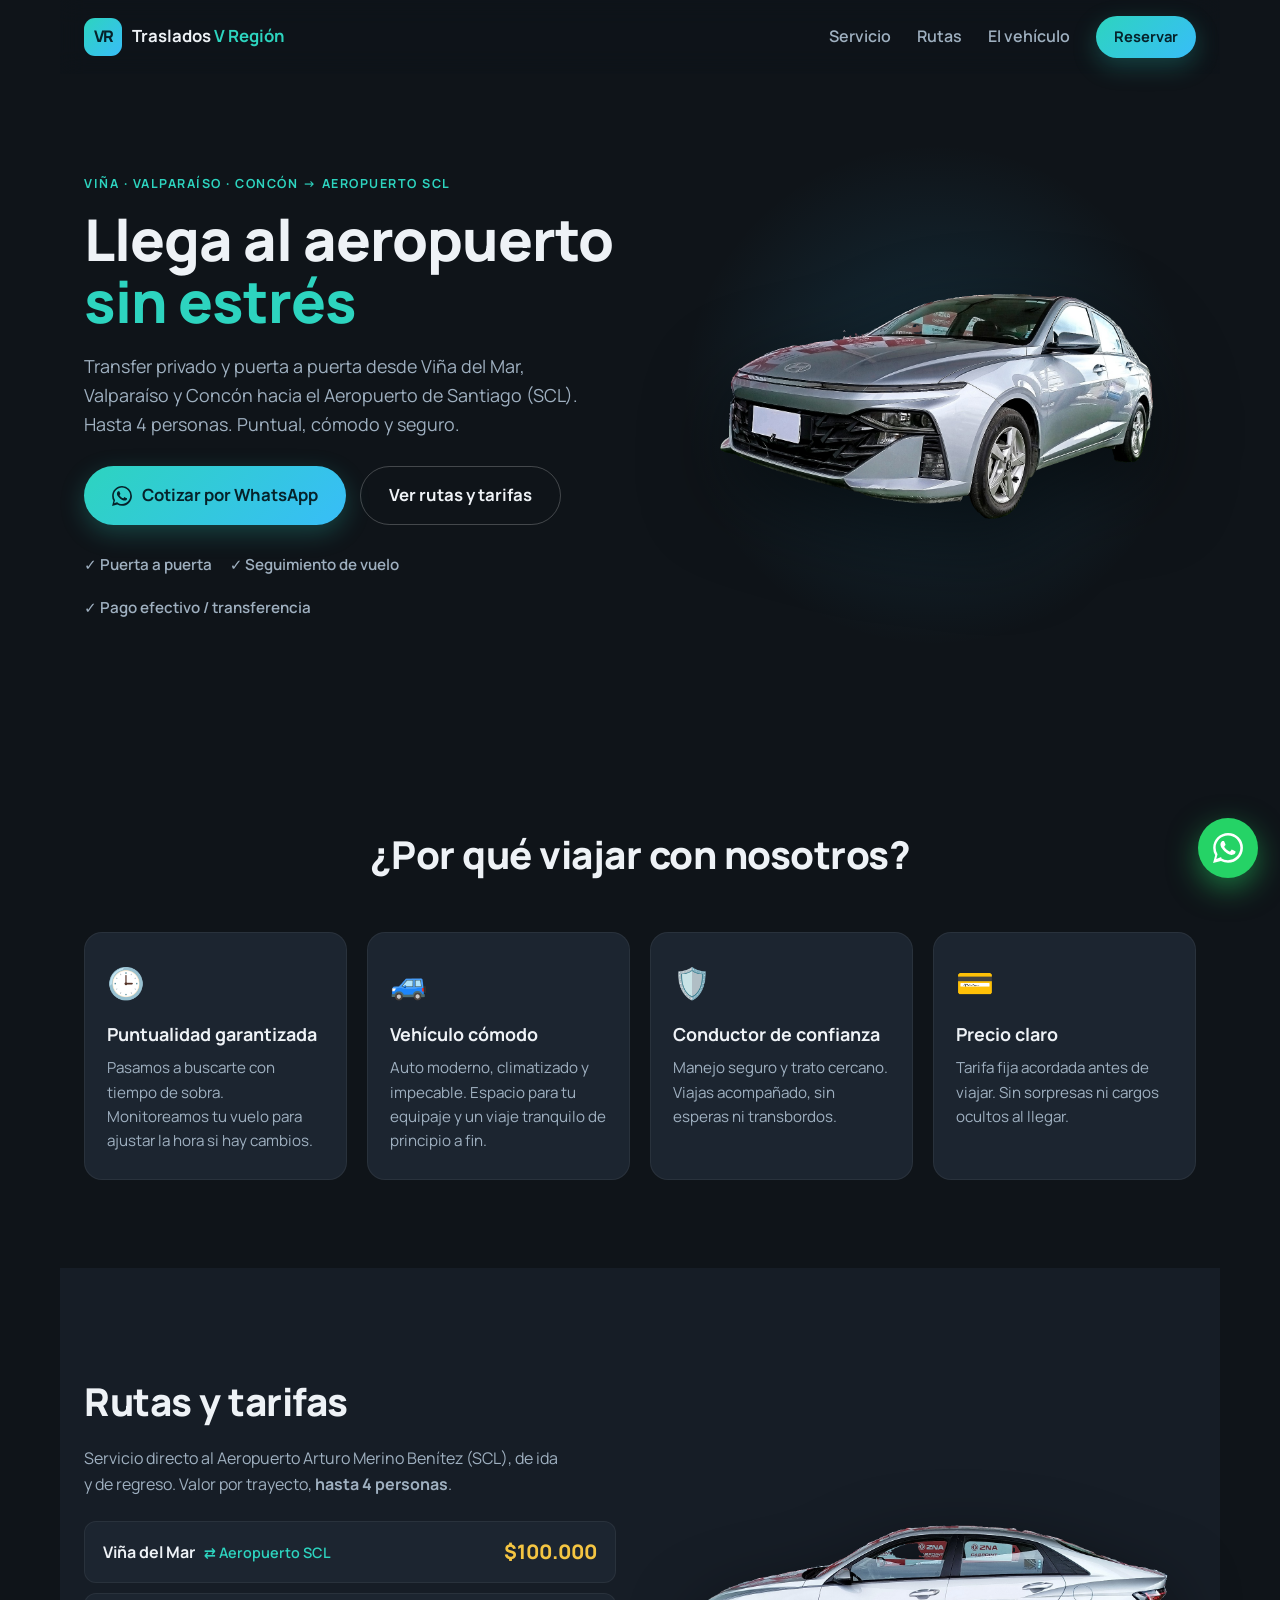
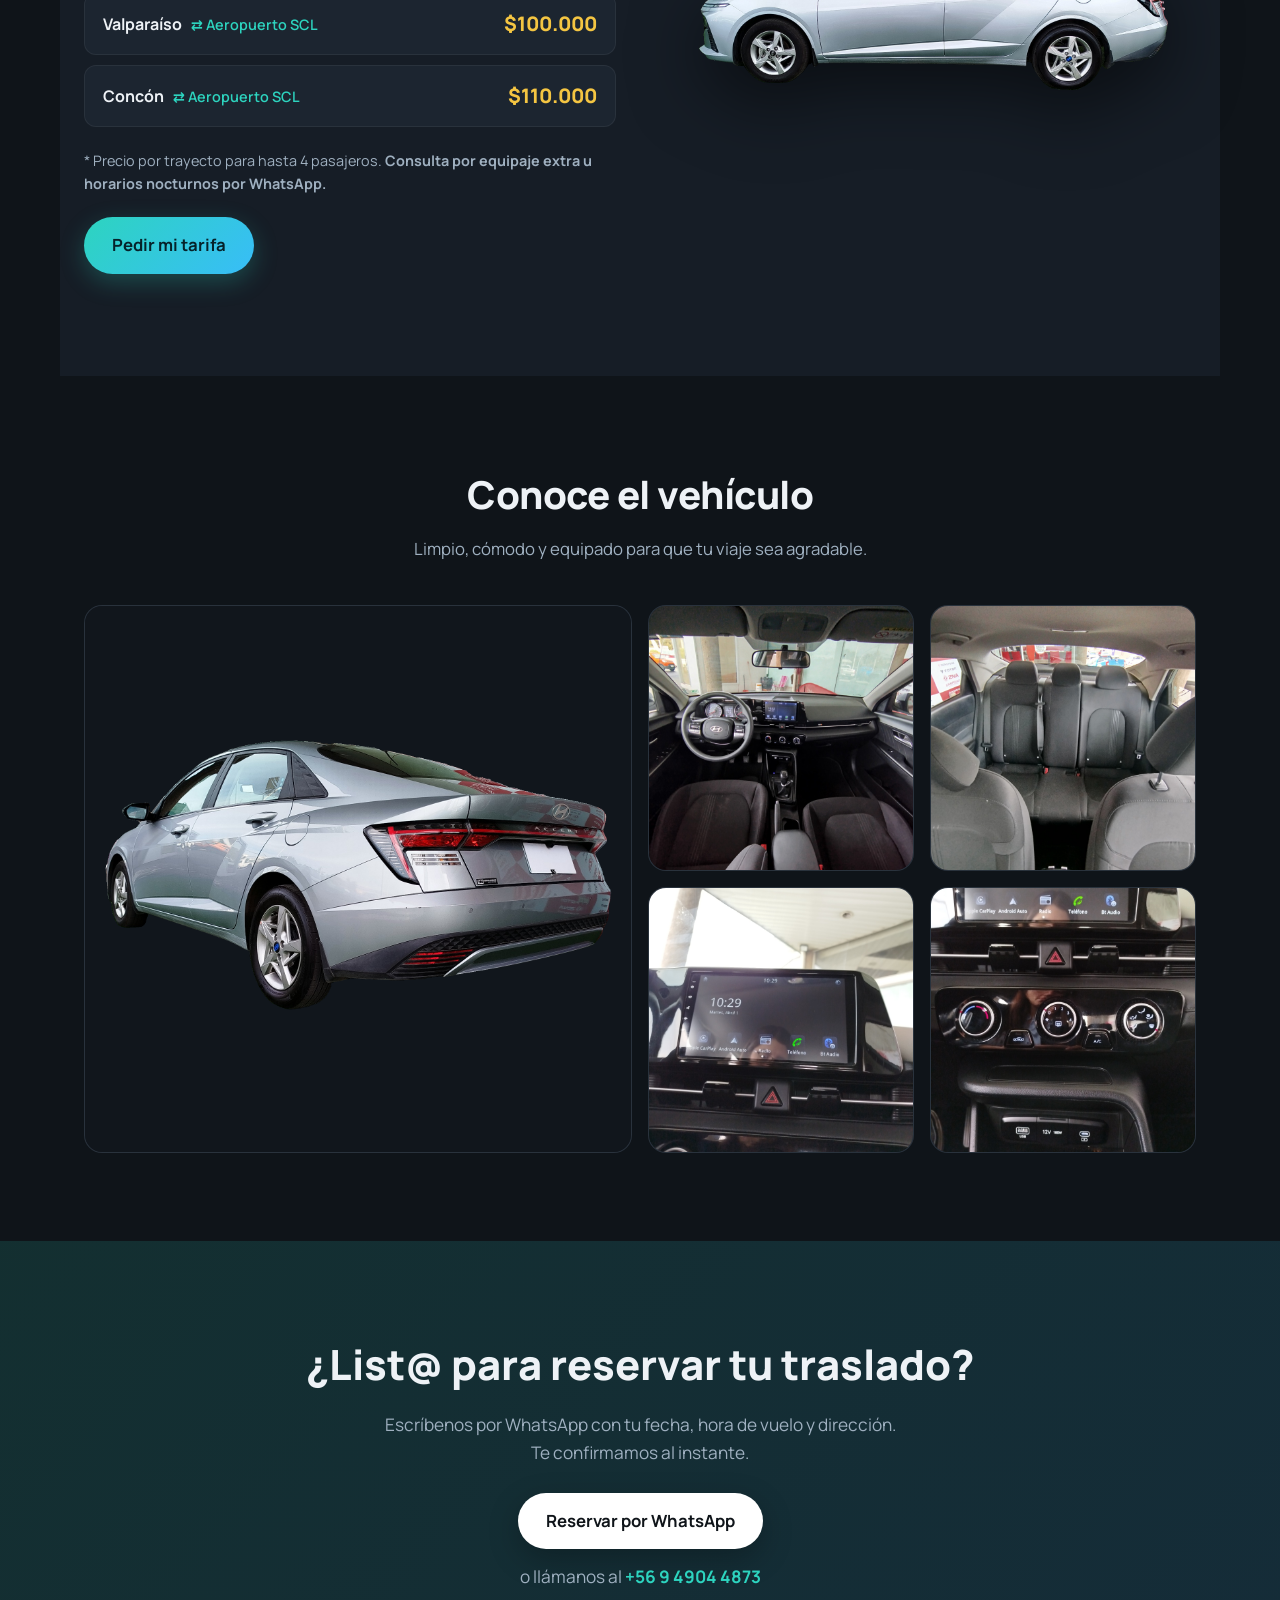
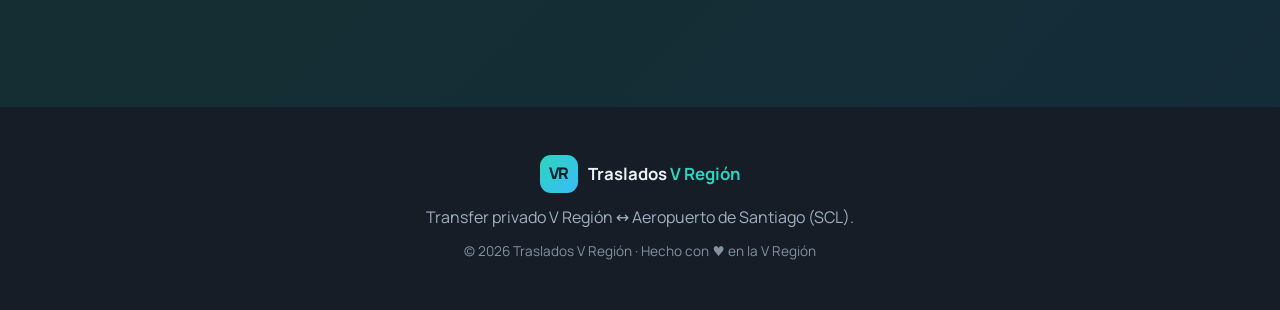
==== index.html @ a5b8ce85 "Agregar tarifas: Viña $100.000, Valparaíso $100.000, Concón $110.000 (hasta 4 personas) Co-Authored-" ====
<!DOCTYPE html>
<html lang="es-CL">
<head>
  <meta charset="UTF-8" />
  <meta name="viewport" content="width=device-width, initial-scale=1.0" />
  <title>Traslados Viña / Valparaíso → Aeropuerto SCL | Transfer privado</title>
  <meta name="description" content="Traslado privado desde Viña del Mar, Valparaíso y Concón al Aeropuerto de Santiago (SCL) y viceversa. Desde $100.000 por trayecto, hasta 4 personas. Cómodo, puntual y seguro." />
  <link rel="preconnect" href="https://fonts.googleapis.com" />
  <link rel="preconnect" href="https://fonts.gstatic.com" crossorigin />
  <link href="https://fonts.googleapis.com/css2?family=Manrope:wght@400;500;600;700;800&display=swap" rel="stylesheet" />
  <link rel="stylesheet" href="assets/css/styles.css" />
</head>
<body>

  <!-- ====== EDITA AQUÍ: nombre del negocio y WhatsApp ======
       Nombre: busca "Traslados V Región" y reemplázalo.
       WhatsApp: busca 56949044873 (sin +, sin espacios) y reemplázalo.
  ============================================================ -->

  <header class="nav">
    <a href="#inicio" class="brand">
      <span class="brand-mark">VR</span>
      <span class="brand-name">Traslados <strong>V&nbsp;Región</strong></span>
    </a>
    <nav class="nav-links">
      <a href="#servicio">Servicio</a>
      <a href="#rutas">Rutas</a>
      <a href="#galeria">El vehículo</a>
      <a href="#reserva" class="btn btn-sm">Reservar</a>
    </nav>
  </header>

  <!-- HERO -->
  <section class="hero" id="inicio">
    <div class="hero-text">
      <span class="eyebrow">Viña · Valparaíso · Concón → Aeropuerto SCL</span>
      <h1>Llega al aeropuerto <span>sin estrés</span></h1>
      <p>Transfer privado y puerta a puerta desde Viña del Mar, Valparaíso y Concón hacia el Aeropuerto de Santiago (SCL). Hasta 4 personas. Puntual, cómodo y seguro.</p>
      <div class="hero-cta">
        <a class="btn btn-lg" href="https://wa.me/56949044873?text=Hola!%20Quiero%20cotizar%20un%20traslado%20al%20aeropuerto%20✈️" target="_blank" rel="noopener">
          <svg viewBox="0 0 24 24" width="20" height="20" fill="currentColor" aria-hidden="true"><path d="M.057 24l1.687-6.163a11.867 11.867 0 01-1.587-5.946C.16 5.335 5.495 0 12.05 0a11.82 11.82 0 018.413 3.488 11.82 11.82 0 013.48 8.414c-.003 6.557-5.338 11.892-11.893 11.892a11.9 11.9 0 01-5.688-1.448L.057 24zM6.597 20.13c1.676.995 3.276 1.591 5.392 1.592 5.448 0 9.886-4.434 9.889-9.885.002-5.462-4.415-9.89-9.881-9.892-5.452 0-9.887 4.434-9.889 9.884a9.86 9.86 0 001.51 5.26l-.999 3.648 3.978-1.607zm11.387-5.464c-.074-.124-.272-.198-.57-.347-.297-.149-1.758-.868-2.031-.967-.272-.099-.47-.149-.669.149-.198.297-.768.967-.941 1.165-.173.198-.347.223-.644.074-.297-.149-1.255-.462-2.39-1.475-.883-.788-1.48-1.761-1.653-2.059-.173-.297-.018-.458.13-.606.134-.133.297-.347.446-.521.151-.172.2-.296.3-.495.099-.198.05-.372-.025-.521-.075-.148-.669-1.611-.916-2.206-.242-.579-.487-.501-.669-.51l-.57-.01c-.198 0-.52.074-.792.372-.272.297-1.04 1.016-1.04 2.479 0 1.462 1.065 2.875 1.213 3.074.149.198 2.095 3.2 5.076 4.487.709.306 1.263.489 1.694.626.712.226 1.36.194 1.872.118.571-.085 1.758-.719 2.006-1.413.247-.694.247-1.289.173-1.413z"/></svg>
          Cotizar por WhatsApp
        </a>
        <a class="btn btn-ghost btn-lg" href="#rutas">Ver rutas y tarifas</a>
      </div>
      <ul class="hero-badges">
        <li>✓ Puerta a puerta</li>
        <li>✓ Seguimiento de vuelo</li>
        <li>✓ Pago efectivo / transferencia</li>
      </ul>
    </div>
    <div class="hero-car">
      <img src="assets/img/exterior/auto-frente-sinfondo.png" alt="Vehículo del servicio de traslados, sedán gris" />
    </div>
  </section>

  <!-- SERVICIO -->
  <section class="section" id="servicio">
    <h2 class="section-title">¿Por qué viajar con nosotros?</h2>
    <div class="features">
      <article class="feature">
        <div class="feature-ico">🕒</div>
        <h3>Puntualidad garantizada</h3>
        <p>Pasamos a buscarte con tiempo de sobra. Monitoreamos tu vuelo para ajustar la hora si hay cambios.</p>
      </article>
      <article class="feature">
        <div class="feature-ico">🚙</div>
        <h3>Vehículo cómodo</h3>
        <p>Auto moderno, climatizado y impecable. Espacio para tu equipaje y un viaje tranquilo de principio a fin.</p>
      </article>
      <article class="feature">
        <div class="feature-ico">🛡️</div>
        <h3>Conductor de confianza</h3>
        <p>Manejo seguro y trato cercano. Viajas acompañado, sin esperas ni transbordos.</p>
      </article>
      <article class="feature">
        <div class="feature-ico">💳</div>
        <h3>Precio claro</h3>
        <p>Tarifa fija acordada antes de viajar. Sin sorpresas ni cargos ocultos al llegar.</p>
      </article>
    </div>
  </section>

  <!-- RUTAS -->
  <section class="section section-alt" id="rutas">
    <div class="rutas-wrap">
      <div class="rutas-info">
        <h2 class="section-title left">Rutas y tarifas</h2>
        <p class="muted">Servicio directo al Aeropuerto Arturo Merino Benítez (SCL), de ida y de regreso. Valor por trayecto, <strong>hasta 4 personas</strong>.</p>
        <ul class="rutas-list">
          <li><span>Viña del Mar <em>⇄ Aeropuerto SCL</em></span> <b class="precio">$100.000</b></li>
          <li><span>Valparaíso <em>⇄ Aeropuerto SCL</em></span> <b class="precio">$100.000</b></li>
          <li><span>Concón <em>⇄ Aeropuerto SCL</em></span> <b class="precio">$110.000</b></li>
        </ul>
        <p class="nota">* Precio por trayecto para hasta 4 pasajeros. <strong>Consulta por equipaje extra u horarios nocturnos por WhatsApp.</strong></p>
        <a class="btn btn-lg" href="https://wa.me/56949044873?text=Hola!%20Quiero%20cotizar%20un%20traslado%20al%20aeropuerto%20✈️" target="_blank" rel="noopener">Pedir mi tarifa</a>
      </div>
      <div class="rutas-car">
        <img src="assets/img/exterior/auto-lateral-sinfondo.png" alt="Vista lateral del vehículo de traslados" />
      </div>
    </div>
  </section>

  <!-- GALERIA -->
  <section class="section" id="galeria">
    <h2 class="section-title">Conoce el vehículo</h2>
    <p class="section-sub">Limpio, cómodo y equipado para que tu viaje sea agradable.</p>
    <div class="gallery">
      <figure class="g-big"><img src="assets/img/exterior/auto-trasera-sinfondo.png" alt="Vista trasera del vehículo" /></figure>
      <figure><img src="assets/img/interior/interior-tablero.jpeg" alt="Tablero e interior delantero" /></figure>
      <figure><img src="assets/img/interior/interior-asientos.jpeg" alt="Asientos traseros amplios" /></figure>
      <figure><img src="assets/img/interior/pantalla-carplay.jpeg" alt="Pantalla con Apple CarPlay y Android Auto" /></figure>
      <figure><img src="assets/img/interior/consola-clima.jpeg" alt="Control de climatización" /></figure>
    </div>
  </section>

  <!-- RESERVA -->
  <section class="cta" id="reserva">
    <h2>¿List@ para reservar tu traslado?</h2>
    <p>Escríbenos por WhatsApp con tu fecha, hora de vuelo y dirección. Te confirmamos al instante.</p>
    <a class="btn btn-lg btn-white" href="https://wa.me/56949044873?text=Hola!%20Quiero%20reservar%20un%20traslado%20al%20aeropuerto.%20Fecha:%20___%20Hora%20vuelo:%20___%20Direcci%C3%B3n:%20___" target="_blank" rel="noopener">
      Reservar por WhatsApp
    </a>
    <p class="cta-phone">o llámanos al <a href="tel:+56949044873">+56 9 4904 4873</a></p>
  </section>

  <footer class="footer">
    <div class="brand">
      <span class="brand-mark">VR</span>
      <span class="brand-name">Traslados <strong>V Región</strong></span>
    </div>
    <p>Transfer privado V Región ↔ Aeropuerto de Santiago (SCL).</p>
    <p class="copy">© <span id="year"></span> Traslados V Región · Hecho con ♥ en la V Región</p>
  </footer>

  <!-- Botón flotante WhatsApp -->
  <a class="wa-float" href="https://wa.me/56949044873?text=Hola!%20Quiero%20cotizar%20un%20traslado%20al%20aeropuerto%20✈️" target="_blank" rel="noopener" aria-label="Escríbenos por WhatsApp">
    <svg viewBox="0 0 24 24" width="30" height="30" fill="currentColor" aria-hidden="true"><path d="M.057 24l1.687-6.163a11.867 11.867 0 01-1.587-5.946C.16 5.335 5.495 0 12.05 0a11.82 11.82 0 018.413 3.488 11.82 11.82 0 013.48 8.414c-.003 6.557-5.338 11.892-11.893 11.892a11.9 11.9 0 01-5.688-1.448L.057 24zM6.597 20.13c1.676.995 3.276 1.591 5.392 1.592 5.448 0 9.886-4.434 9.889-9.885.002-5.462-4.415-9.89-9.881-9.892-5.452 0-9.887 4.434-9.889 9.884a9.86 9.86 0 001.51 5.26l-.999 3.648 3.978-1.607zm11.387-5.464c-.074-.124-.272-.198-.57-.347-.297-.149-1.758-.868-2.031-.967-.272-.099-.47-.149-.669.149-.198.297-.768.967-.941 1.165-.173.198-.347.223-.644.074-.297-.149-1.255-.462-2.39-1.475-.883-.788-1.48-1.761-1.653-2.059-.173-.297-.018-.458.13-.606.134-.133.297-.347.446-.521.151-.172.2-.296.3-.495.099-.198.05-.372-.025-.521-.075-.148-.669-1.611-.916-2.206-.242-.579-.487-.501-.669-.51l-.57-.01c-.198 0-.52.074-.792.372-.272.297-1.04 1.016-1.04 2.479 0 1.462 1.065 2.875 1.213 3.074.149.198 2.095 3.2 5.076 4.487.709.306 1.263.489 1.694.626.712.226 1.36.194 1.872.118.571-.085 1.758-.719 2.006-1.413.247-.694.247-1.289.173-1.413z"/></svg>
  </a>

  <script>document.getElementById('year').textContent = new Date().getFullYear();</script>
</body>
</html>
---- assets/css/styles.css ----
:root{
  --bg:#0f1419;
  --bg-soft:#161d26;
  --card:#1c2530;
  --text:#eef2f6;
  --muted:#9fb0c0;
  --brand:#2dd4bf;     /* turquesa */
  --brand-2:#38bdf8;   /* celeste */
  --accent:#f4c542;    /* dorado suave */
  --wa:#25d366;
  --radius:18px;
  --maxw:1160px;
}

*{box-sizing:border-box;margin:0;padding:0}
html{scroll-behavior:smooth}
body{
  font-family:'Manrope',system-ui,-apple-system,sans-serif;
  background:var(--bg);
  color:var(--text);
  line-height:1.6;
  -webkit-font-smoothing:antialiased;
}
img{max-width:100%;display:block}
a{color:inherit;text-decoration:none}
.section{max-width:var(--maxw);margin:0 auto;padding:88px 24px}
.section-alt{background:var(--bg-soft)}
.muted{color:var(--muted)}

/* ---- Botones ---- */
.btn{
  display:inline-flex;align-items:center;gap:10px;
  background:linear-gradient(135deg,var(--brand),var(--brand-2));
  color:#06222a;font-weight:700;
  padding:12px 22px;border-radius:999px;
  transition:transform .15s ease, box-shadow .15s ease;
  box-shadow:0 8px 24px rgba(45,212,191,.25);
}
.btn:hover{transform:translateY(-2px);box-shadow:0 12px 30px rgba(45,212,191,.38)}
.btn-lg{padding:15px 28px;font-size:1.05rem}
.btn-sm{padding:9px 18px;font-size:.92rem}
.btn-ghost{background:transparent;color:var(--text);border:1.5px solid rgba(255,255,255,.22);box-shadow:none}
.btn-ghost:hover{border-color:var(--brand);color:var(--brand)}
.btn-white{background:#fff;color:#0f1419;box-shadow:0 10px 30px rgba(0,0,0,.25)}

/* ---- Nav ---- */
.nav{
  position:sticky;top:0;z-index:50;
  display:flex;align-items:center;justify-content:space-between;
  max-width:var(--maxw);margin:0 auto;padding:16px 24px;
  background:rgba(15,20,25,.72);backdrop-filter:blur(12px);
}
.brand{display:flex;align-items:center;gap:10px;font-weight:700}
.brand-mark{
  display:grid;place-items:center;width:38px;height:38px;border-radius:11px;
  background:linear-gradient(135deg,var(--brand),var(--brand-2));
  color:#06222a;font-weight:800;letter-spacing:-1px;
}
.brand-name{font-size:1.05rem}
.brand-name strong{color:var(--brand)}
.nav-links{display:flex;align-items:center;gap:26px;font-weight:600}
.nav-links a:not(.btn){color:var(--muted)}
.nav-links a:not(.btn):hover{color:var(--text)}

/* ---- Hero ---- */
.hero{
  max-width:var(--maxw);margin:0 auto;
  display:grid;grid-template-columns:1.05fr 1fr;gap:40px;align-items:center;
  padding:60px 24px 80px;
}
.eyebrow{
  display:inline-block;color:var(--brand);font-weight:700;
  letter-spacing:1.5px;text-transform:uppercase;font-size:.78rem;margin-bottom:14px;
}
.hero h1{font-size:clamp(2.3rem,5vw,3.6rem);line-height:1.08;font-weight:800;letter-spacing:-1px}
.hero h1 span{color:var(--brand)}
.hero-text p{color:var(--muted);font-size:1.12rem;margin:20px 0 28px;max-width:520px}
.hero-cta{display:flex;flex-wrap:wrap;gap:14px}
.hero-badges{list-style:none;display:flex;flex-wrap:wrap;gap:18px;margin-top:28px;color:var(--muted);font-weight:600;font-size:.95rem}
.hero-car{
  background:radial-gradient(ellipse at center,rgba(56,189,248,.16),transparent 68%);
  display:grid;place-items:center;
}
.hero-car img{filter:drop-shadow(0 30px 40px rgba(0,0,0,.55));animation:float 5s ease-in-out infinite}
@keyframes float{0%,100%{transform:translateY(0)}50%{transform:translateY(-12px)}}

/* ---- Section titles ---- */
.section-title{font-size:clamp(1.7rem,3.5vw,2.4rem);font-weight:800;text-align:center;letter-spacing:-.5px}
.section-title.left{text-align:left}
.section-sub{text-align:center;color:var(--muted);margin-top:10px;font-size:1.05rem}

/* ---- Features ---- */
.features{display:grid;grid-template-columns:repeat(4,1fr);gap:20px;margin-top:46px}
.feature{
  background:var(--card);border:1px solid rgba(255,255,255,.06);
  border-radius:var(--radius);padding:26px 22px;transition:transform .2s,border-color .2s;
}
.feature:hover{transform:translateY(-5px);border-color:rgba(45,212,191,.4)}
.feature-ico{font-size:1.9rem;margin-bottom:12px}
.feature h3{font-size:1.12rem;margin-bottom:8px}
.feature p{color:var(--muted);font-size:.95rem}

/* ---- Rutas ---- */
.rutas-wrap{max-width:var(--maxw);margin:0 auto;display:grid;grid-template-columns:1fr 1fr;gap:48px;align-items:center}
.rutas-info .muted{margin:14px 0 24px;max-width:480px}
.rutas-list{list-style:none;display:flex;flex-direction:column;gap:10px;margin-bottom:22px}
.rutas-list li{
  display:flex;justify-content:space-between;align-items:center;
  background:var(--card);border:1px solid rgba(255,255,255,.06);
  padding:14px 18px;border-radius:12px;font-weight:700;
}
.rutas-list em{color:var(--brand);font-style:normal;font-weight:600;font-size:.9rem;margin-left:6px}
.rutas-list .precio{color:var(--accent);font-size:1.25rem;font-weight:800;white-space:nowrap}
.ruta-destacada{
  flex-direction:column;align-items:flex-start;gap:6px;
  padding:22px 24px;
  background:linear-gradient(135deg,rgba(45,212,191,.16),rgba(56,189,248,.12));
  border-color:rgba(45,212,191,.4);
}
.ruta-destacada span{font-size:1.5rem}
.ruta-destacada em{font-size:1.1rem}
.nota{color:var(--muted);font-size:.9rem;margin-bottom:22px}
.rutas-car img{filter:drop-shadow(0 24px 34px rgba(0,0,0,.5))}

/* ---- Gallery ---- */
.gallery{display:grid;grid-template-columns:repeat(4,1fr);gap:16px;margin-top:42px}
.gallery figure{
  border-radius:var(--radius);overflow:hidden;background:var(--card);
  border:1px solid rgba(255,255,255,.06);aspect-ratio:1/1;
}
.gallery figure img{width:100%;height:100%;object-fit:cover;transition:transform .35s}
.gallery figure:hover img{transform:scale(1.06)}
.gallery .g-big{grid-column:span 2;grid-row:span 2;aspect-ratio:auto}
.gallery .g-big img{object-fit:contain;background:#11161c}

/* ---- CTA ---- */
.cta{
  text-align:center;padding:90px 24px;
  background:linear-gradient(135deg,rgba(45,212,191,.14),rgba(56,189,248,.14));
}
.cta h2{font-size:clamp(1.8rem,4vw,2.6rem);font-weight:800}
.cta p{color:var(--muted);margin:14px auto 26px;max-width:520px;font-size:1.08rem}
.cta-phone{margin-top:18px;font-size:1rem}
.cta-phone a{color:var(--brand);font-weight:700}

/* ---- Footer ---- */
.footer{text-align:center;padding:48px 24px;background:var(--bg-soft);color:var(--muted)}
.footer .brand{justify-content:center;margin-bottom:12px;color:var(--text)}
.footer .copy{margin-top:10px;font-size:.85rem;opacity:.8}

/* ---- WhatsApp flotante ---- */
.wa-float{
  position:fixed;right:22px;bottom:22px;z-index:60;
  width:60px;height:60px;border-radius:50%;
  display:grid;place-items:center;color:#fff;background:var(--wa);
  box-shadow:0 10px 30px rgba(37,211,102,.5);
  animation:pulse 2.4s infinite;
}
@keyframes pulse{0%{box-shadow:0 0 0 0 rgba(37,211,102,.5)}70%{box-shadow:0 0 0 16px rgba(37,211,102,0)}100%{box-shadow:0 0 0 0 rgba(37,211,102,0)}}

/* ---- Responsive ---- */
@media (max-width:900px){
  .features{grid-template-columns:repeat(2,1fr)}
  .gallery{grid-template-columns:repeat(2,1fr)}
  .gallery .g-big{grid-column:span 2}
}
@media (max-width:760px){
  .nav-links a:not(.btn){display:none}
  .hero{grid-template-columns:1fr;text-align:center;padding-top:30px}
  .hero-text p{margin-left:auto;margin-right:auto}
  .hero-cta,.hero-badges{justify-content:center}
  .hero-car{order:-1}
  .rutas-wrap{grid-template-columns:1fr}
  .rutas-car{order:-1}
  .section-title.left{text-align:center}
}
@media (max-width:480px){
  .features{grid-template-columns:1fr}
  .section{padding:60px 18px}
}
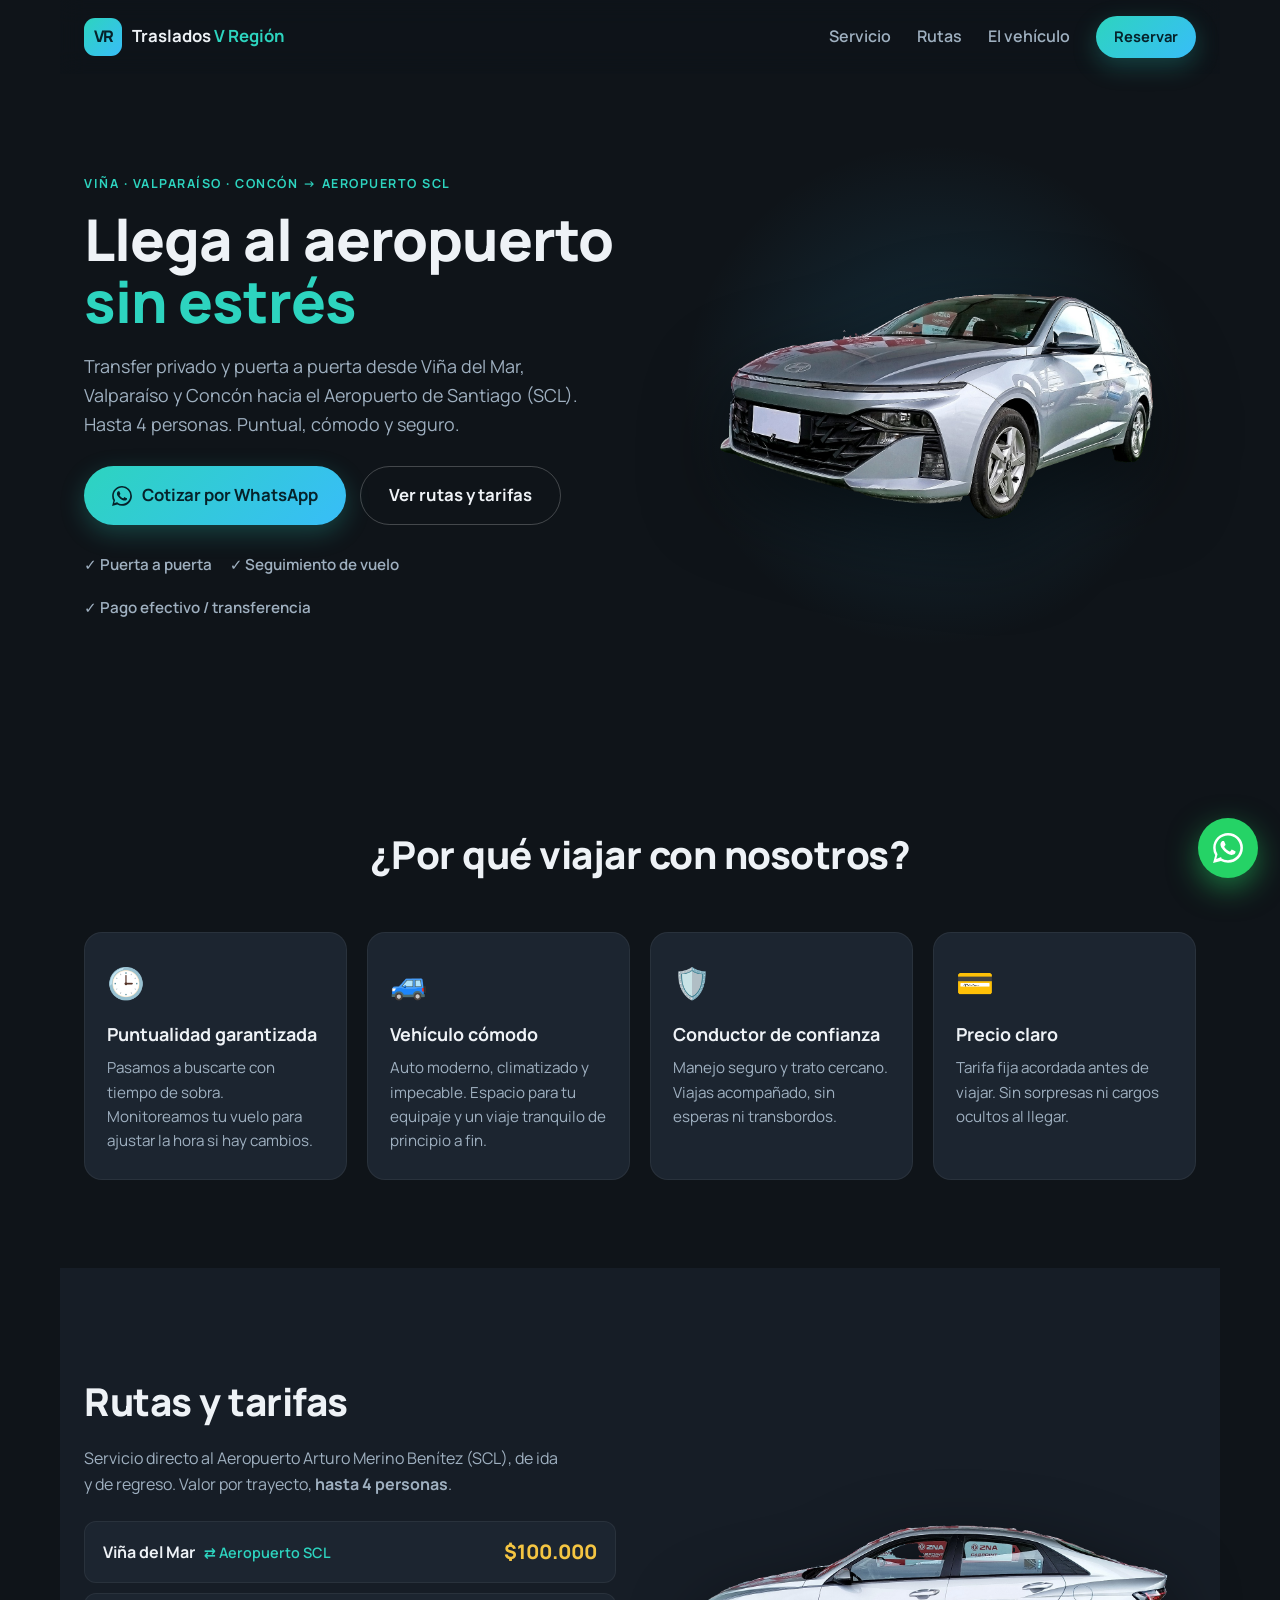
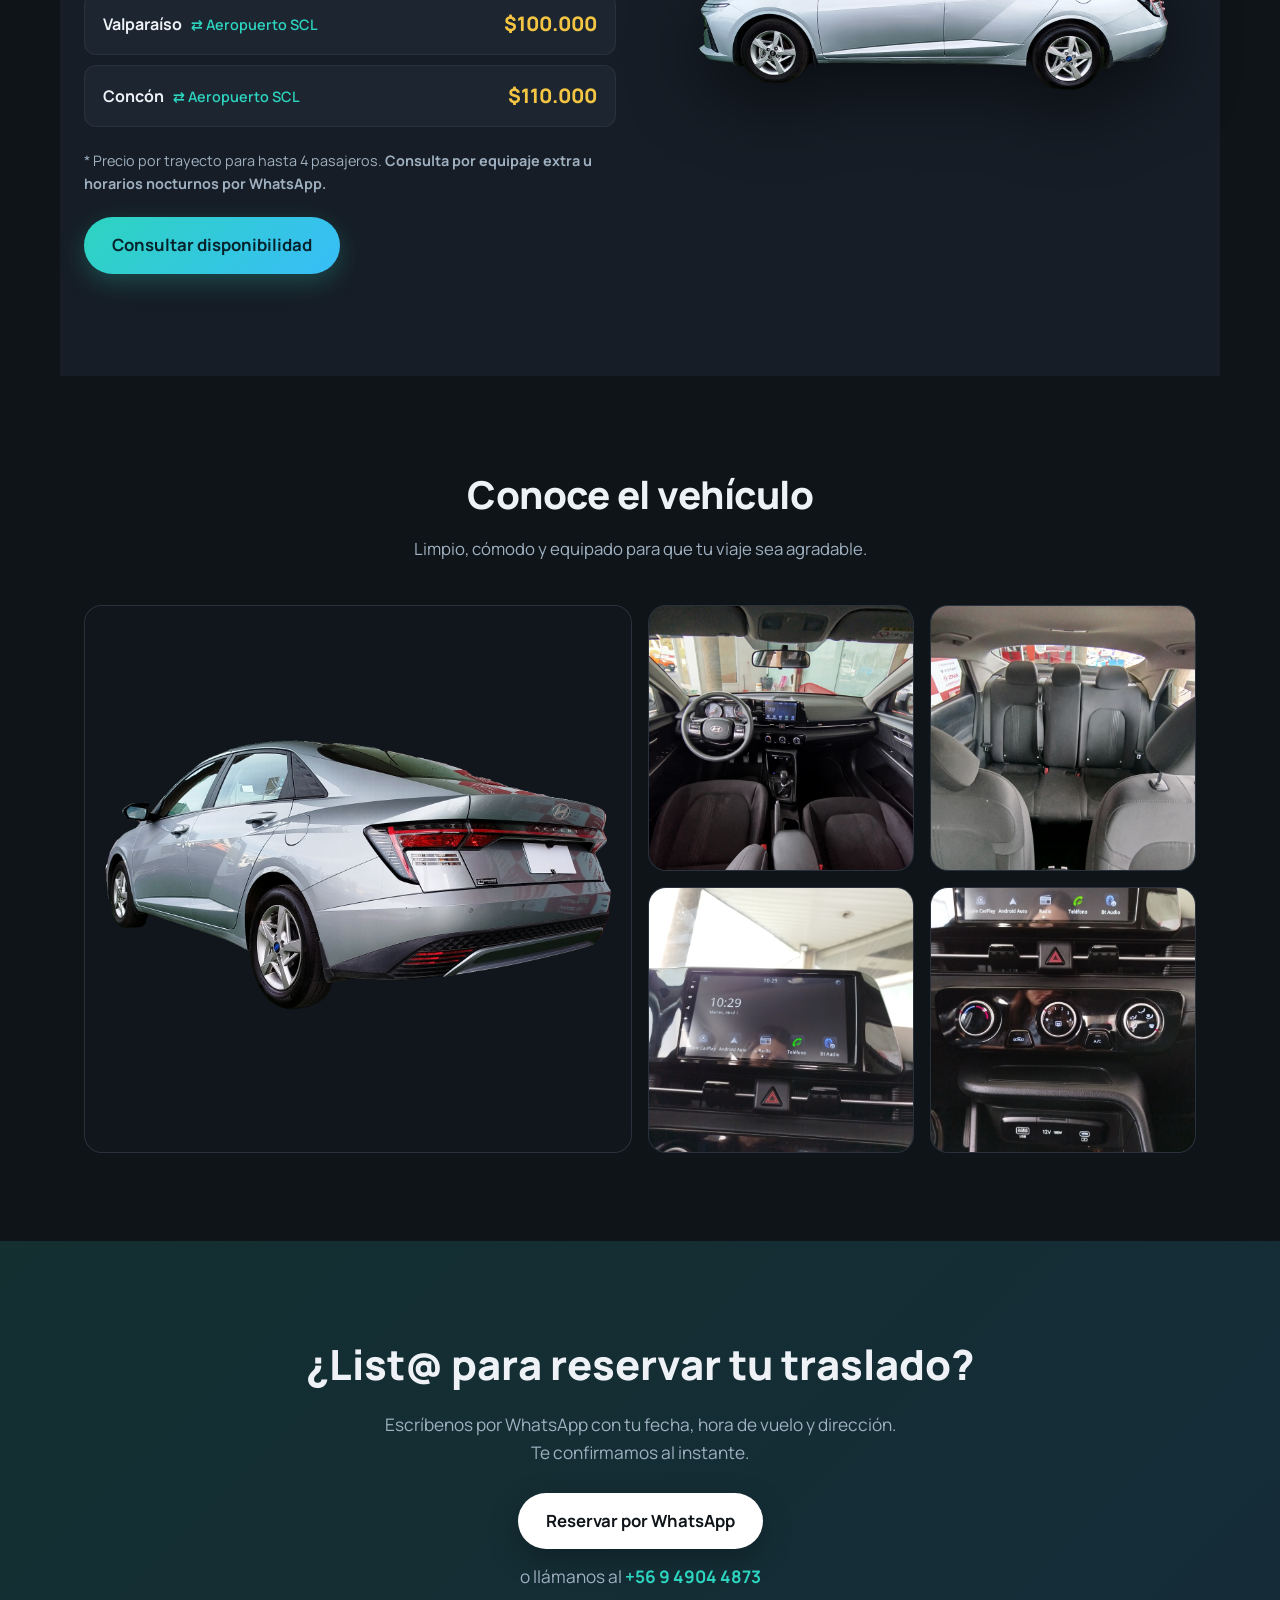
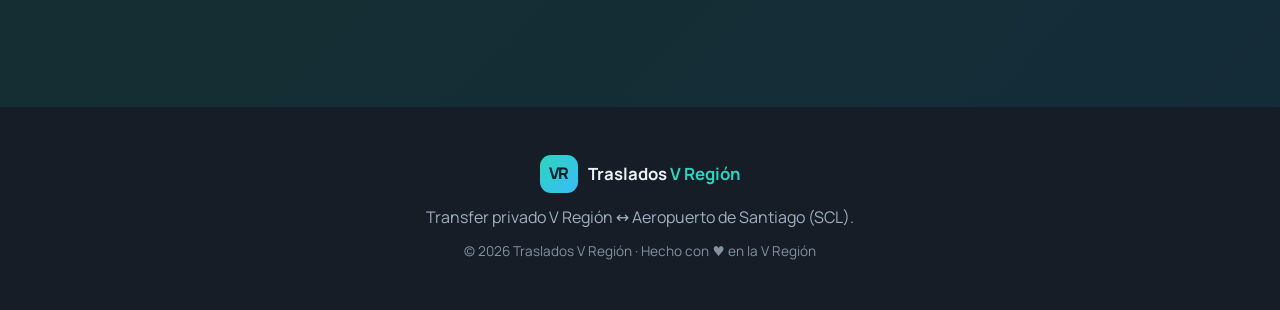
==== commit 1898e03b: "Cambiar botón 'Pedir mi tarifa' por 'Consultar disponibilidad' Co-Authored-By: Claude Opus 4.8 <nore" ====
--- a/index.html
+++ b/index.html
@@ -93,7 +93,7 @@
           <li><span>Concón <em>⇄ Aeropuerto SCL</em></span> <b class="precio">$110.000</b></li>
         </ul>
         <p class="nota">* Precio por trayecto para hasta 4 pasajeros. <strong>Consulta por equipaje extra u horarios nocturnos por WhatsApp.</strong></p>
-        <a class="btn btn-lg" href="https://wa.me/56949044873?text=Hola!%20Quiero%20cotizar%20un%20traslado%20al%20aeropuerto%20✈️" target="_blank" rel="noopener">Pedir mi tarifa</a>
+        <a class="btn btn-lg" href="https://wa.me/56949044873?text=Hola!%20Quiero%20consultar%20disponibilidad%20para%20un%20traslado%20al%20aeropuerto%20✈️" target="_blank" rel="noopener">Consultar disponibilidad</a>
       </div>
       <div class="rutas-car">
         <img src="assets/img/exterior/auto-lateral-sinfondo.png" alt="Vista lateral del vehículo de traslados" />
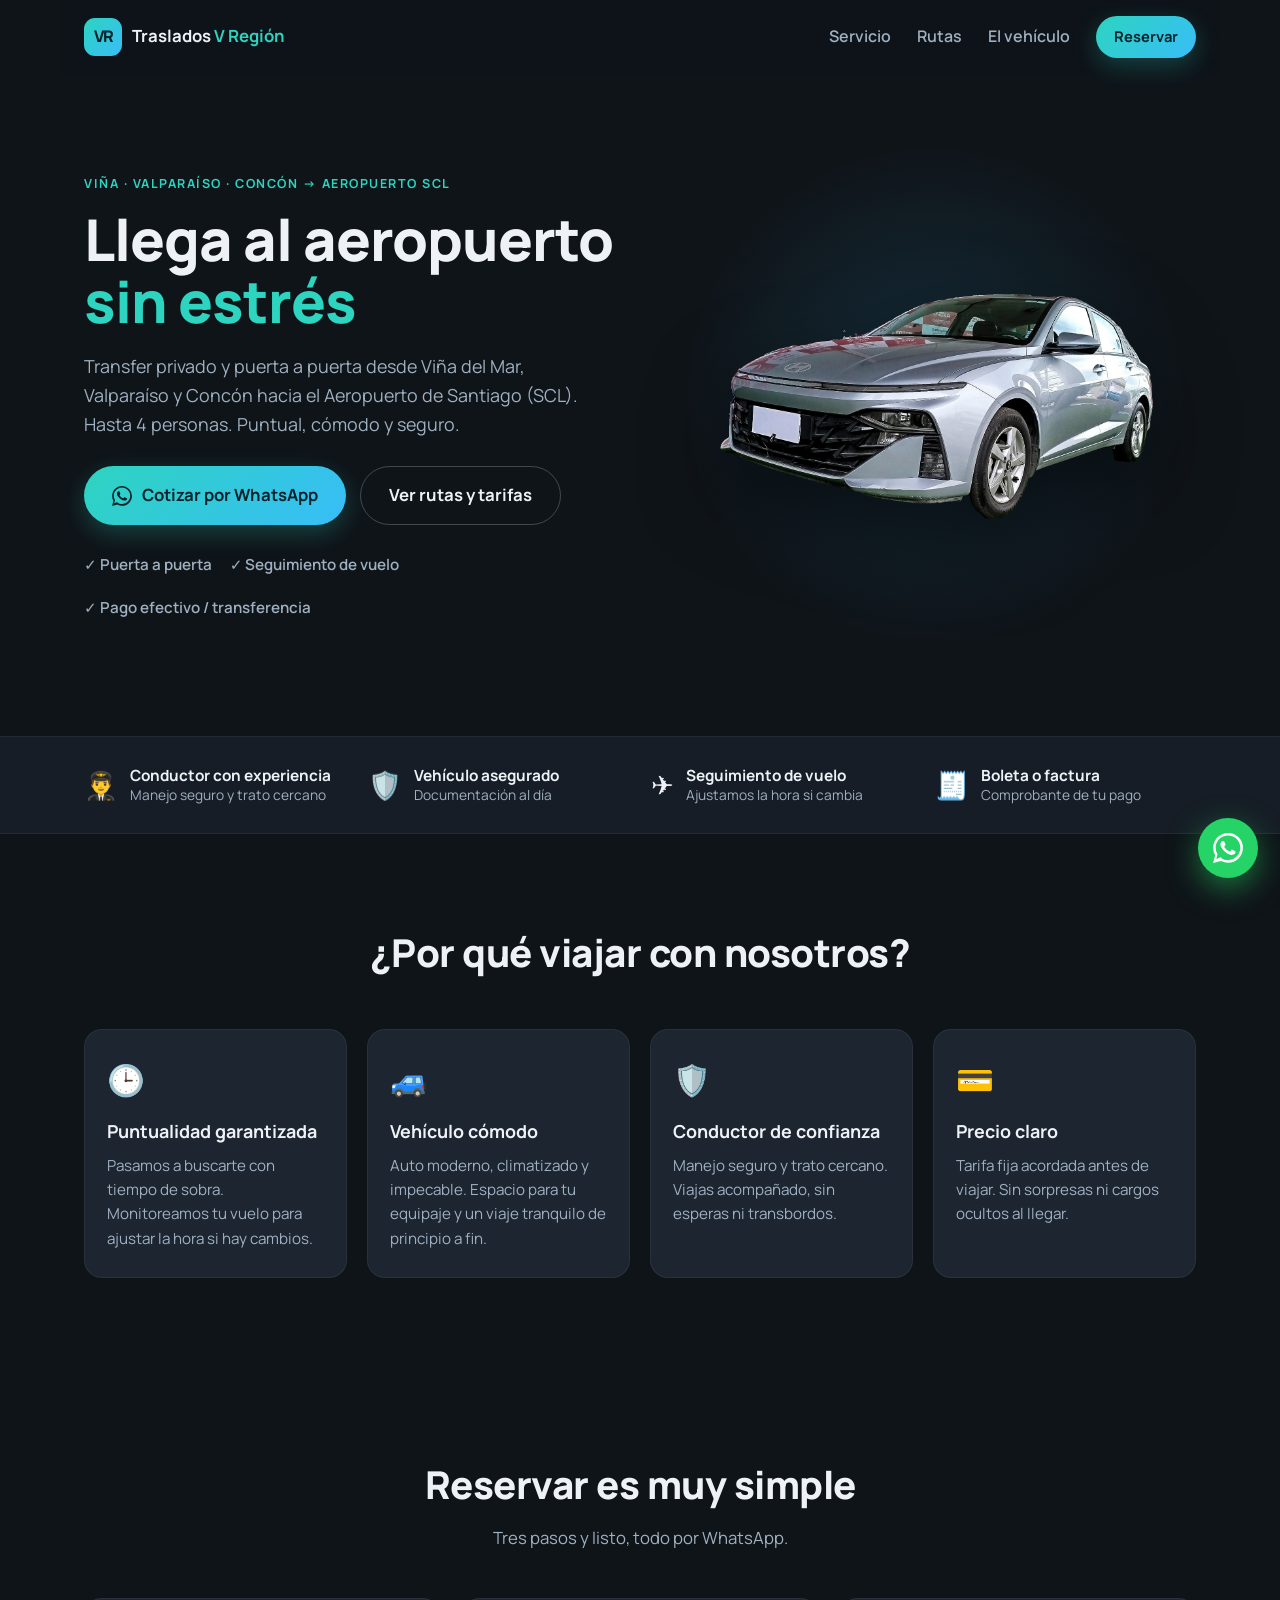
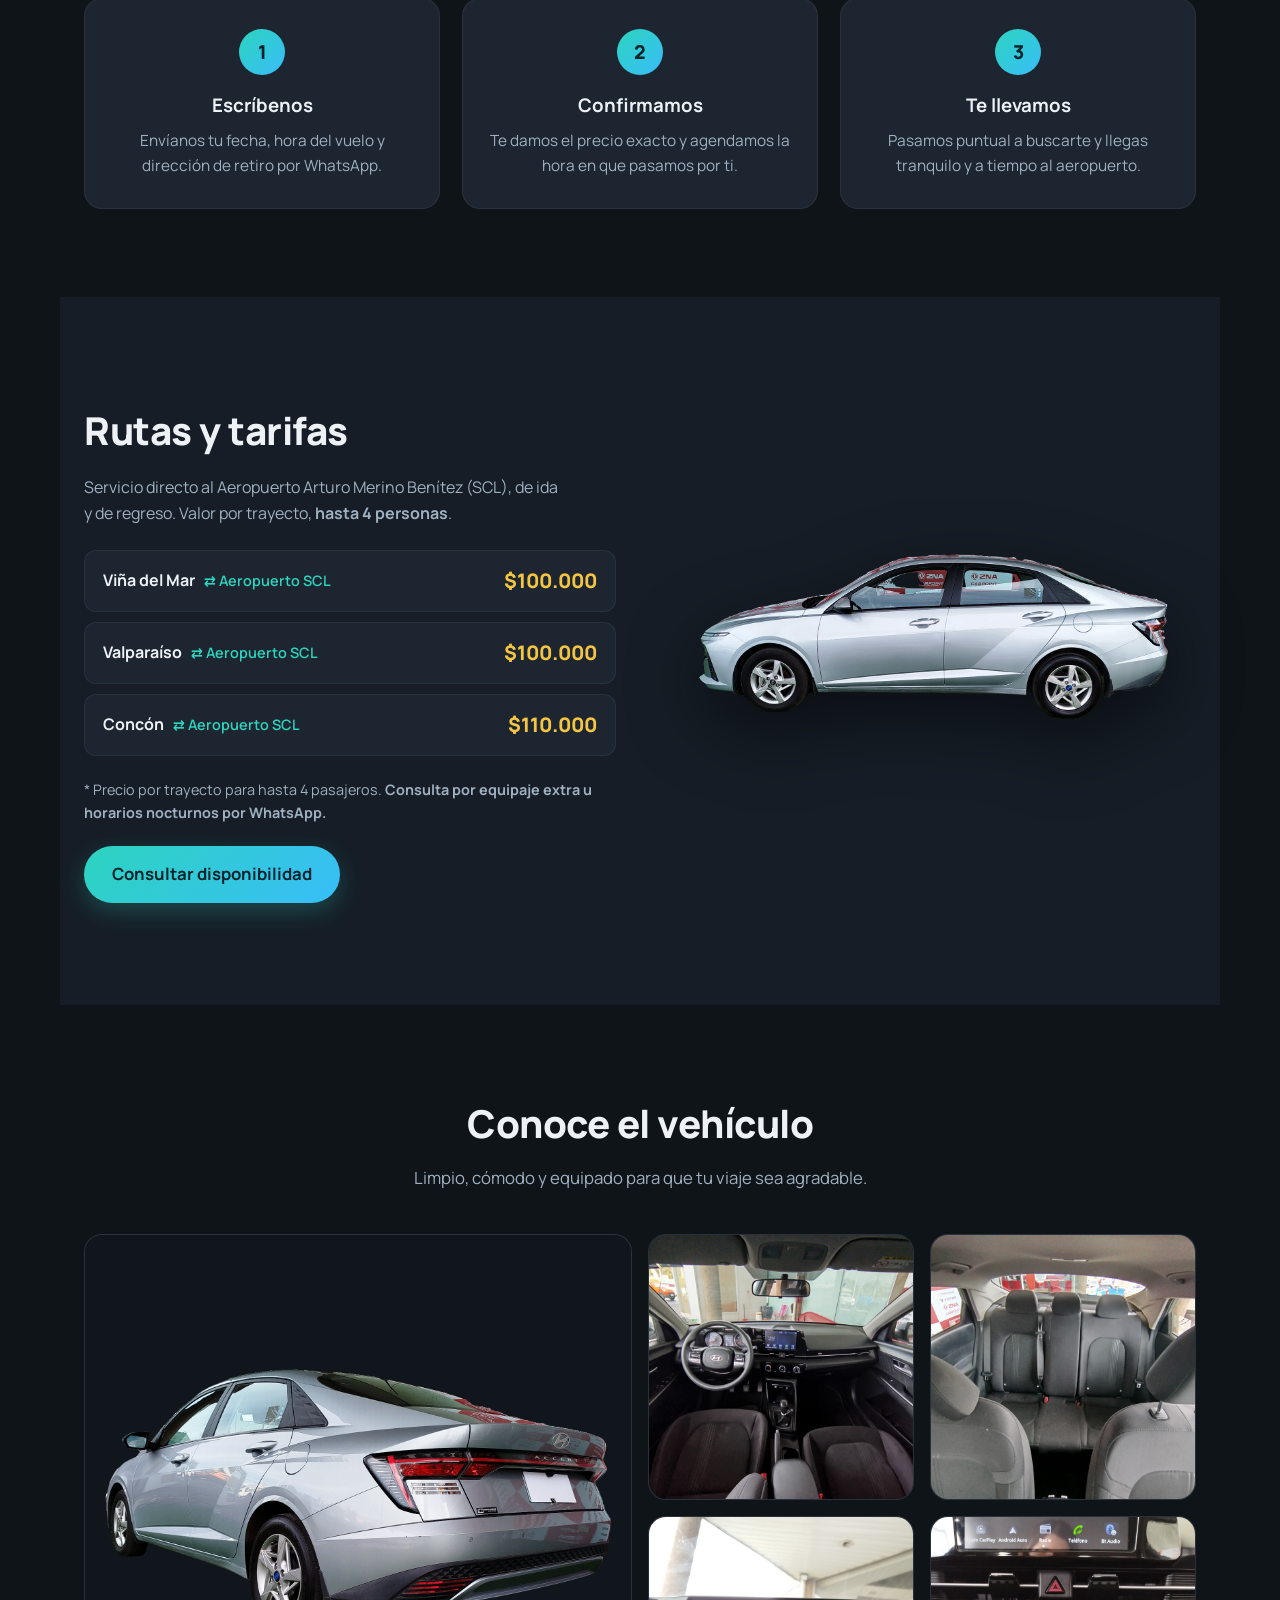
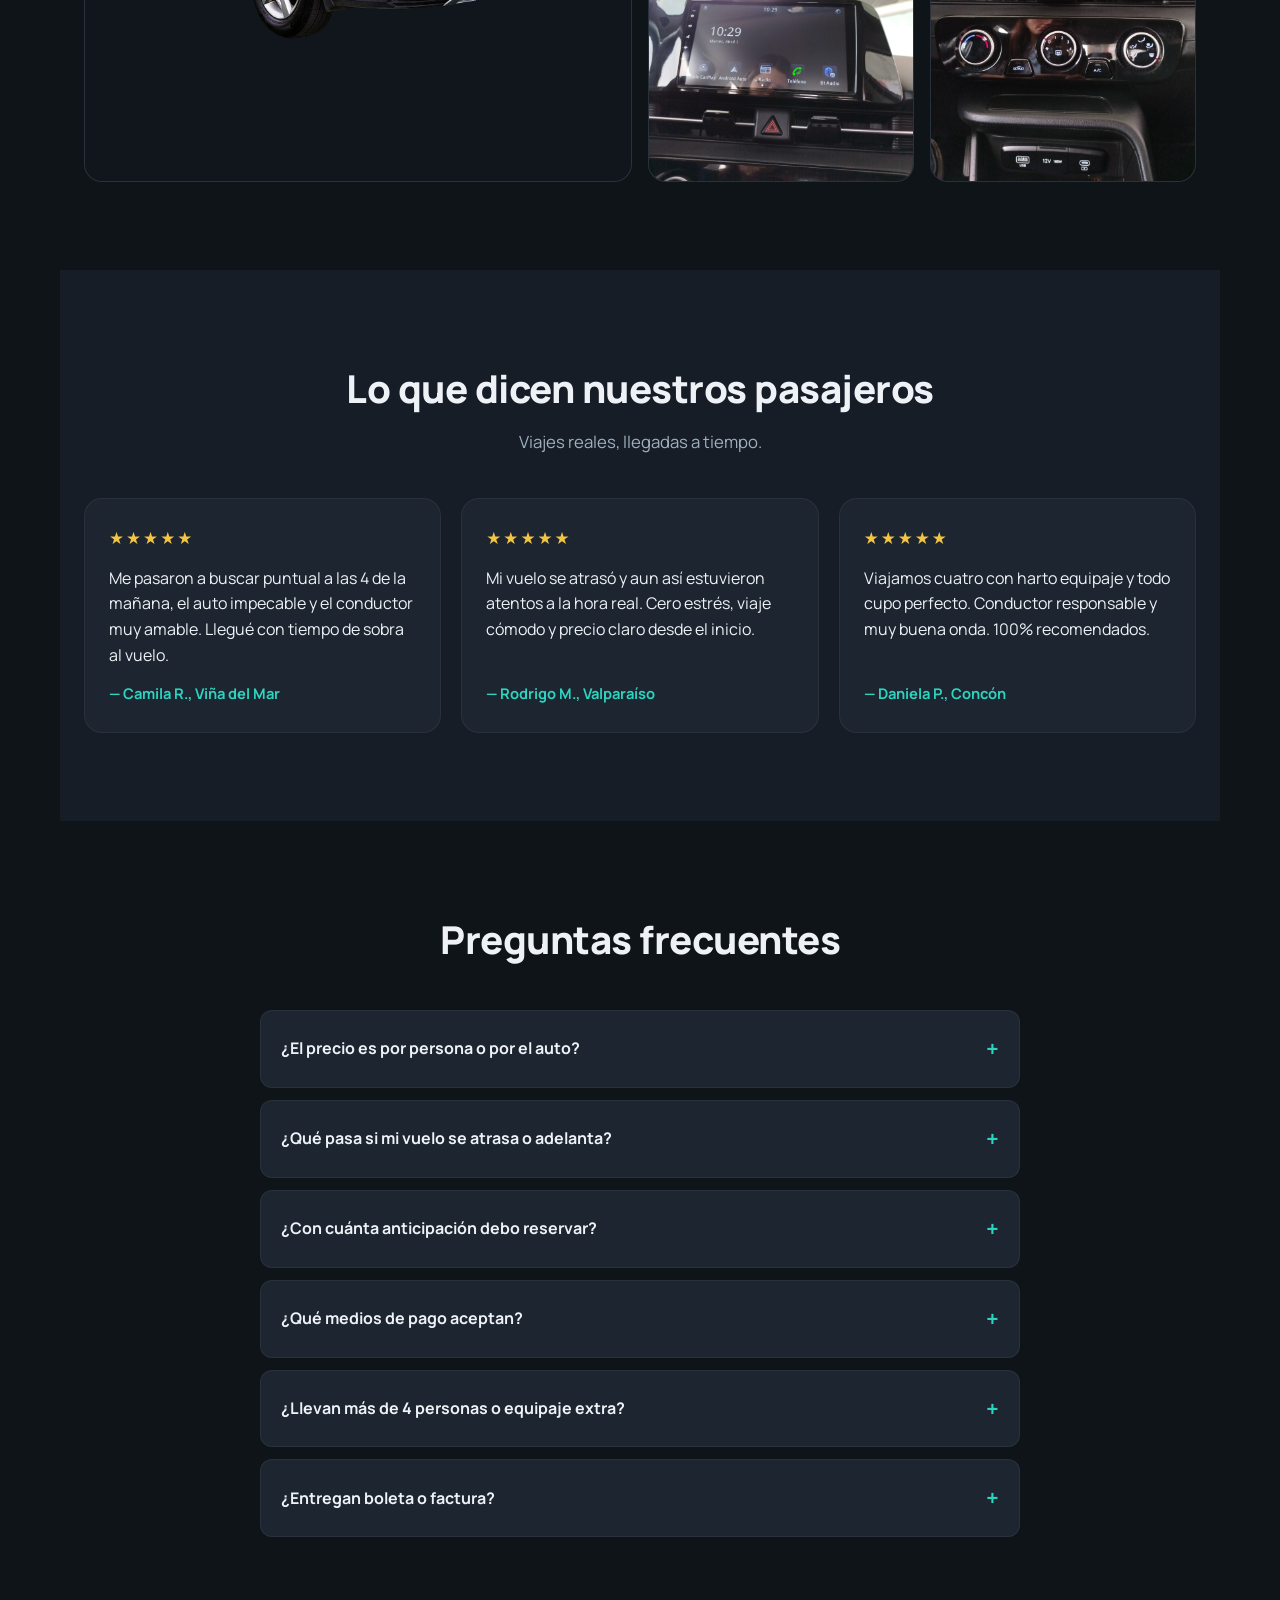
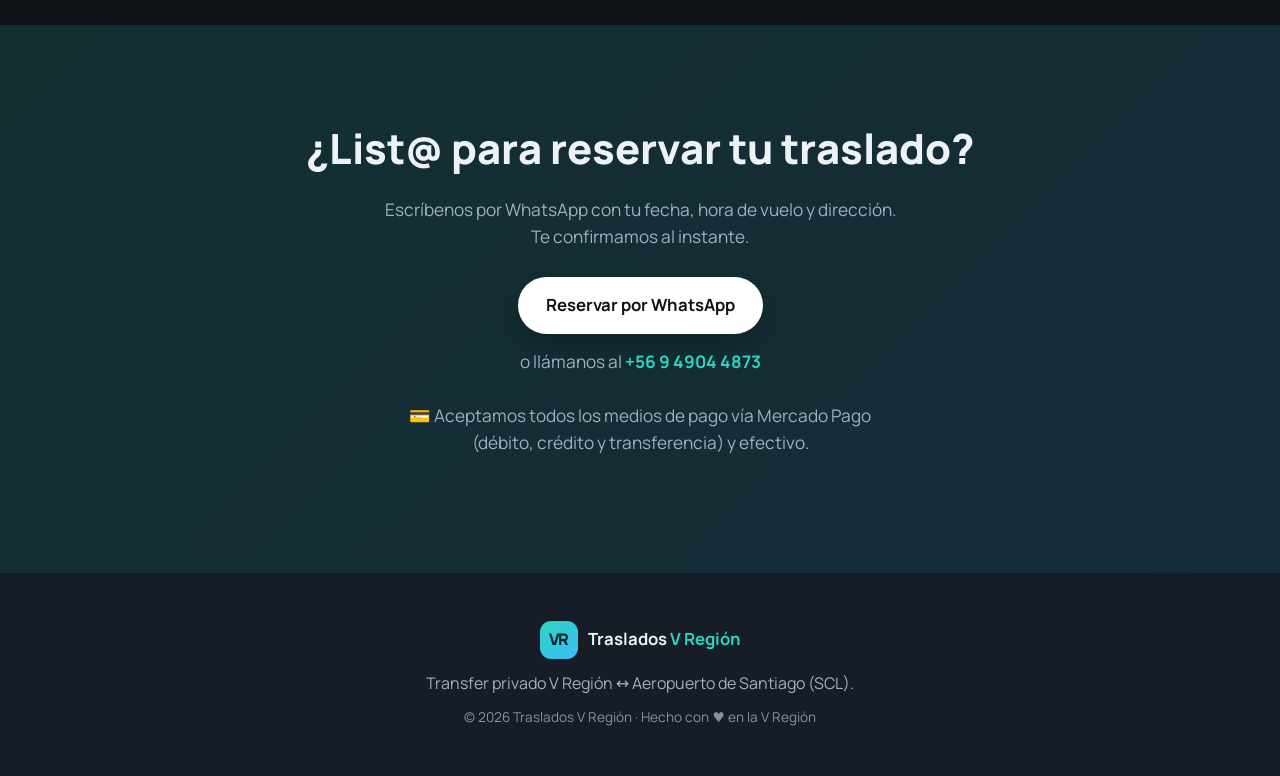
==== commit 87de0a85: "Hacer la página estratégica para vender y generar confianza - Sellos de confianza (conductor con exp" ====
--- a/index.html
+++ b/index.html
@@ -54,6 +54,16 @@
     </div>
   </section>
 
+  <!-- SELLOS DE CONFIANZA -->
+  <section class="trust">
+    <div class="trust-inner">
+      <div class="trust-item"><span>👨‍✈️</span><p><strong>Conductor con experiencia</strong>Manejo seguro y trato cercano</p></div>
+      <div class="trust-item"><span>🛡️</span><p><strong>Vehículo asegurado</strong>Documentación al día</p></div>
+      <div class="trust-item"><span>✈️</span><p><strong>Seguimiento de vuelo</strong>Ajustamos la hora si cambia</p></div>
+      <div class="trust-item"><span>🧾</span><p><strong>Boleta o factura</strong>Comprobante de tu pago</p></div>
+    </div>
+  </section>
+
   <!-- SERVICIO -->
   <section class="section" id="servicio">
     <h2 class="section-title">¿Por qué viajar con nosotros?</h2>
@@ -78,6 +88,17 @@
         <h3>Precio claro</h3>
         <p>Tarifa fija acordada antes de viajar. Sin sorpresas ni cargos ocultos al llegar.</p>
       </article>
+    </div>
+  </section>
+
+  <!-- COMO FUNCIONA -->
+  <section class="section" id="como-funciona">
+    <h2 class="section-title">Reservar es muy simple</h2>
+    <p class="section-sub">Tres pasos y listo, todo por WhatsApp.</p>
+    <div class="steps">
+      <article class="step"><div class="step-num">1</div><h3>Escríbenos</h3><p>Envíanos tu fecha, hora del vuelo y dirección de retiro por WhatsApp.</p></article>
+      <article class="step"><div class="step-num">2</div><h3>Confirmamos</h3><p>Te damos el precio exacto y agendamos la hora en que pasamos por ti.</p></article>
+      <article class="step"><div class="step-num">3</div><h3>Te llevamos</h3><p>Pasamos puntual a buscarte y llegas tranquilo y a tiempo al aeropuerto.</p></article>
     </div>
   </section>
 
@@ -114,6 +135,43 @@
     </div>
   </section>
 
+  <!-- TESTIMONIOS -->
+  <section class="section section-alt" id="opiniones">
+    <h2 class="section-title">Lo que dicen nuestros pasajeros</h2>
+    <p class="section-sub">Viajes reales, llegadas a tiempo.</p>
+    <!-- ⚠️ EJEMPLOS para partir: reemplázalos por reseñas reales de tus clientes (nombre + comuna + comentario). -->
+    <div class="testimonios">
+      <figure class="testi">
+        <div class="stars">★★★★★</div>
+        <blockquote>Me pasaron a buscar puntual a las 4 de la mañana, el auto impecable y el conductor muy amable. Llegué con tiempo de sobra al vuelo.</blockquote>
+        <figcaption>— Camila R., Viña del Mar</figcaption>
+      </figure>
+      <figure class="testi">
+        <div class="stars">★★★★★</div>
+        <blockquote>Mi vuelo se atrasó y aun así estuvieron atentos a la hora real. Cero estrés, viaje cómodo y precio claro desde el inicio.</blockquote>
+        <figcaption>— Rodrigo M., Valparaíso</figcaption>
+      </figure>
+      <figure class="testi">
+        <div class="stars">★★★★★</div>
+        <blockquote>Viajamos cuatro con harto equipaje y todo cupo perfecto. Conductor responsable y muy buena onda. 100% recomendados.</blockquote>
+        <figcaption>— Daniela P., Concón</figcaption>
+      </figure>
+    </div>
+  </section>
+
+  <!-- FAQ -->
+  <section class="section" id="faq">
+    <h2 class="section-title">Preguntas frecuentes</h2>
+    <div class="faq">
+      <details><summary>¿El precio es por persona o por el auto?</summary><p>Es por trayecto e incluye hasta 4 pasajeros, no se cobra por persona.</p></details>
+      <details><summary>¿Qué pasa si mi vuelo se atrasa o adelanta?</summary><p>Hacemos seguimiento del estado de tu vuelo y ajustamos la hora de retiro sin costo adicional.</p></details>
+      <details><summary>¿Con cuánta anticipación debo reservar?</summary><p>Idealmente con 24 horas. Para viajes de madrugada, mejor coordinar el día anterior para asegurar tu cupo.</p></details>
+      <details><summary>¿Qué medios de pago aceptan?</summary><p>Aceptamos todos los medios de pago a través de Mercado Pago (débito, crédito y transferencia) y también efectivo.</p></details>
+      <details><summary>¿Llevan más de 4 personas o equipaje extra?</summary><p>Sí. Escríbenos por WhatsApp y coordinamos un vehículo acorde a tu grupo y maletas.</p></details>
+      <details><summary>¿Entregan boleta o factura?</summary><p>Sí, te entregamos comprobante de tu pago. Avísanos si necesitas factura.</p></details>
+    </div>
+  </section>
+
   <!-- RESERVA -->
   <section class="cta" id="reserva">
     <h2>¿List@ para reservar tu traslado?</h2>
@@ -122,6 +180,7 @@
       Reservar por WhatsApp
     </a>
     <p class="cta-phone">o llámanos al <a href="tel:+56949044873">+56 9 4904 4873</a></p>
+    <p class="cta-pay">💳 Aceptamos todos los medios de pago vía Mercado Pago (débito, crédito y transferencia) y efectivo.</p>
   </section>
 
   <footer class="footer">
--- a/assets/css/styles.css
+++ b/assets/css/styles.css
@@ -133,6 +133,42 @@
 .gallery .g-big{grid-column:span 2;grid-row:span 2;aspect-ratio:auto}
 .gallery .g-big img{object-fit:contain;background:#11161c}
 
+/* ---- Sellos de confianza ---- */
+.trust{background:var(--bg-soft);border-top:1px solid rgba(255,255,255,.06);border-bottom:1px solid rgba(255,255,255,.06)}
+.trust-inner{max-width:var(--maxw);margin:0 auto;padding:26px 24px;display:grid;grid-template-columns:repeat(4,1fr);gap:22px}
+.trust-item{display:flex;align-items:center;gap:12px}
+.trust-item span{font-size:1.7rem;flex-shrink:0}
+.trust-item p{font-size:.86rem;color:var(--muted);line-height:1.35}
+.trust-item strong{display:block;color:var(--text);font-size:.96rem}
+
+/* ---- Cómo funciona (pasos) ---- */
+.steps{display:grid;grid-template-columns:repeat(3,1fr);gap:22px;margin-top:46px}
+.step{background:var(--card);border:1px solid rgba(255,255,255,.06);border-radius:var(--radius);padding:30px 24px;text-align:center;position:relative}
+.step-num{
+  width:46px;height:46px;margin:0 auto 16px;border-radius:50%;
+  display:grid;place-items:center;font-weight:800;font-size:1.2rem;color:#06222a;
+  background:linear-gradient(135deg,var(--brand),var(--brand-2));
+}
+.step h3{margin-bottom:8px}
+.step p{color:var(--muted);font-size:.96rem}
+
+/* ---- Testimonios ---- */
+.testimonios{display:grid;grid-template-columns:repeat(3,1fr);gap:20px;margin-top:42px}
+.testi{background:var(--card);border:1px solid rgba(255,255,255,.06);border-radius:var(--radius);padding:26px 24px;display:flex;flex-direction:column;gap:14px}
+.stars{color:var(--accent);letter-spacing:2px;font-size:1.05rem}
+.testi blockquote{font-size:1rem;line-height:1.6}
+.testi figcaption{color:var(--brand);font-weight:700;font-size:.92rem;margin-top:auto}
+
+/* ---- FAQ ---- */
+.faq{max-width:760px;margin:40px auto 0;display:flex;flex-direction:column;gap:12px}
+.faq details{background:var(--card);border:1px solid rgba(255,255,255,.06);border-radius:12px;padding:4px 20px;transition:border-color .2s}
+.faq details[open]{border-color:rgba(45,212,191,.4)}
+.faq summary{cursor:pointer;font-weight:700;padding:16px 0;list-style:none;display:flex;justify-content:space-between;align-items:center;gap:12px}
+.faq summary::-webkit-details-marker{display:none}
+.faq summary::after{content:"+";color:var(--brand);font-size:1.4rem;font-weight:700;transition:transform .2s}
+.faq details[open] summary::after{transform:rotate(45deg)}
+.faq details p{color:var(--muted);padding:0 0 18px;font-size:.97rem}
+
 /* ---- CTA ---- */
 .cta{
   text-align:center;padding:90px 24px;
@@ -142,6 +178,7 @@
 .cta p{color:var(--muted);margin:14px auto 26px;max-width:520px;font-size:1.08rem}
 .cta-phone{margin-top:18px;font-size:1rem}
 .cta-phone a{color:var(--brand);font-weight:700}
+.cta-pay{margin-top:18px;font-size:.92rem;color:var(--muted)}
 
 /* ---- Footer ---- */
 .footer{text-align:center;padding:48px 24px;background:var(--bg-soft);color:var(--muted)}
@@ -163,6 +200,9 @@
   .features{grid-template-columns:repeat(2,1fr)}
   .gallery{grid-template-columns:repeat(2,1fr)}
   .gallery .g-big{grid-column:span 2}
+  .trust-inner{grid-template-columns:repeat(2,1fr)}
+  .steps{grid-template-columns:1fr}
+  .testimonios{grid-template-columns:1fr}
 }
 @media (max-width:760px){
   .nav-links a:not(.btn){display:none}
@@ -176,5 +216,6 @@
 }
 @media (max-width:480px){
   .features{grid-template-columns:1fr}
+  .trust-inner{grid-template-columns:1fr}
   .section{padding:60px 18px}
 }
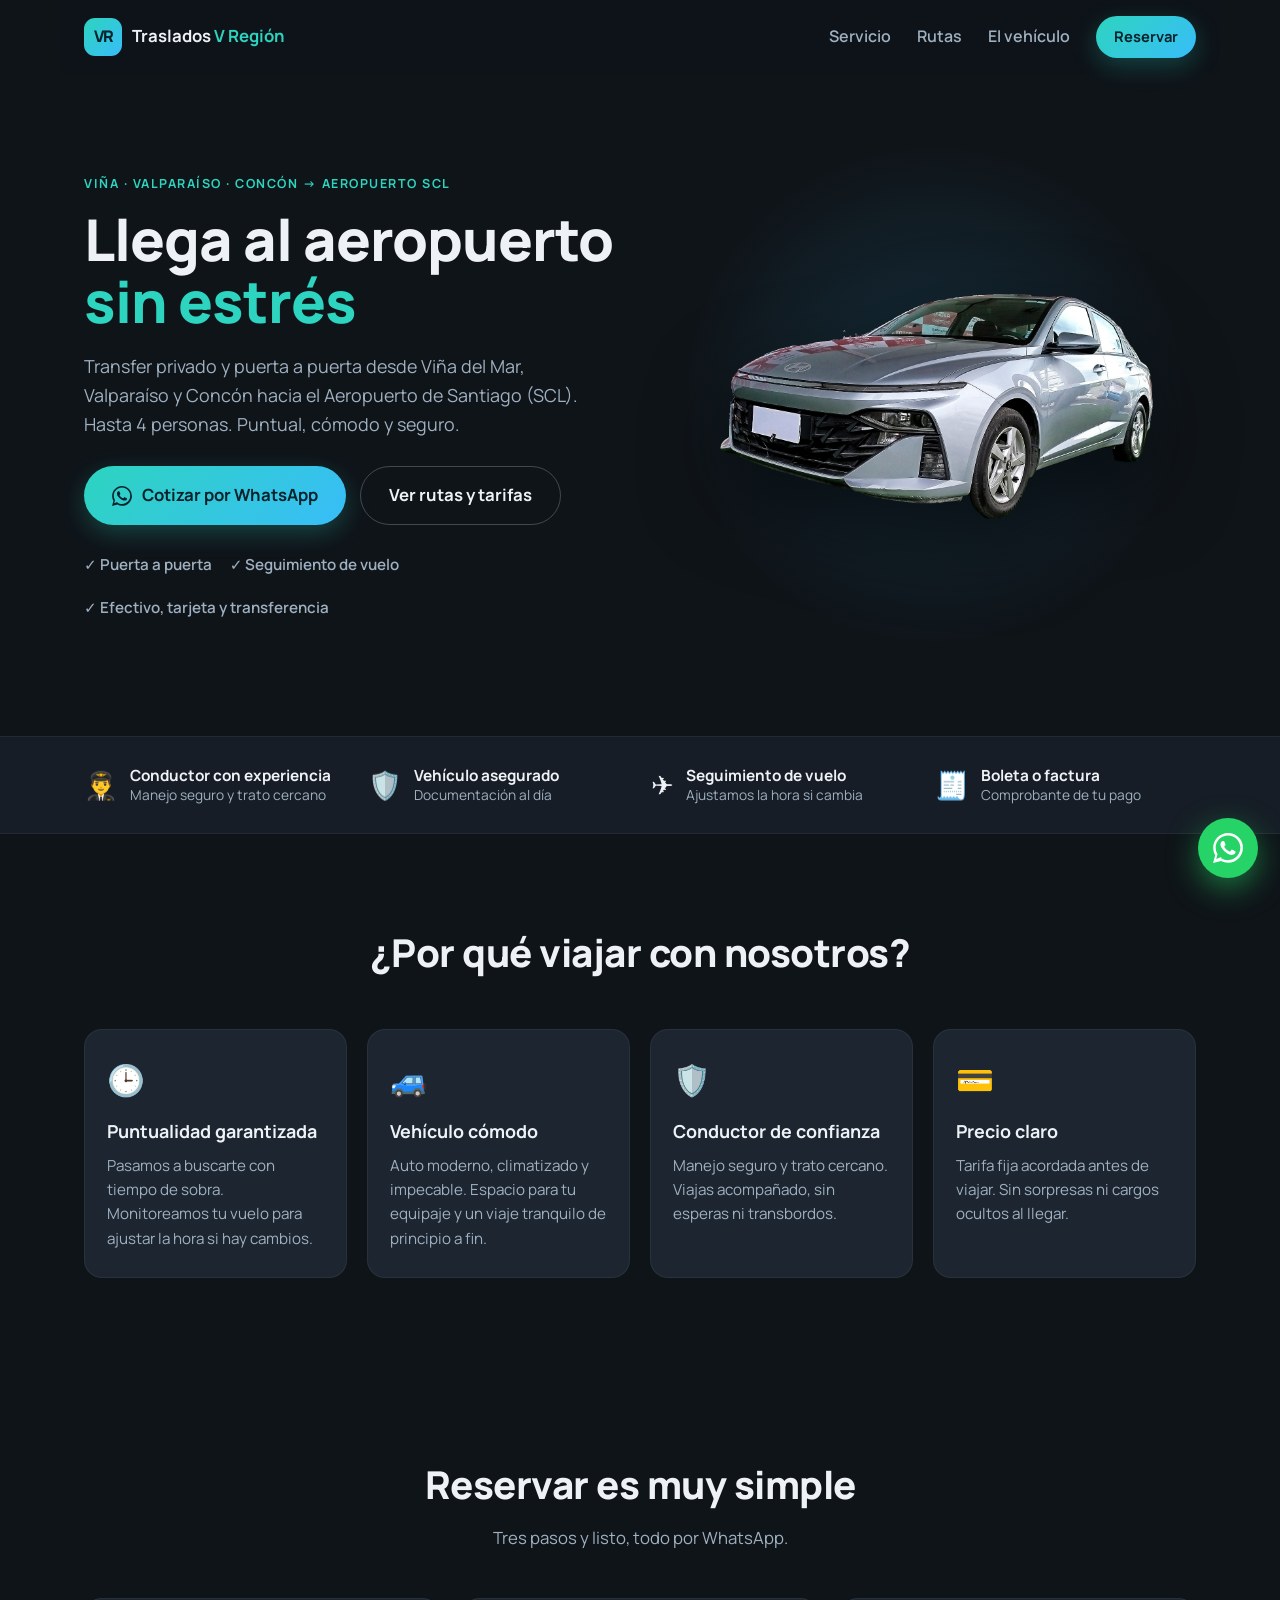
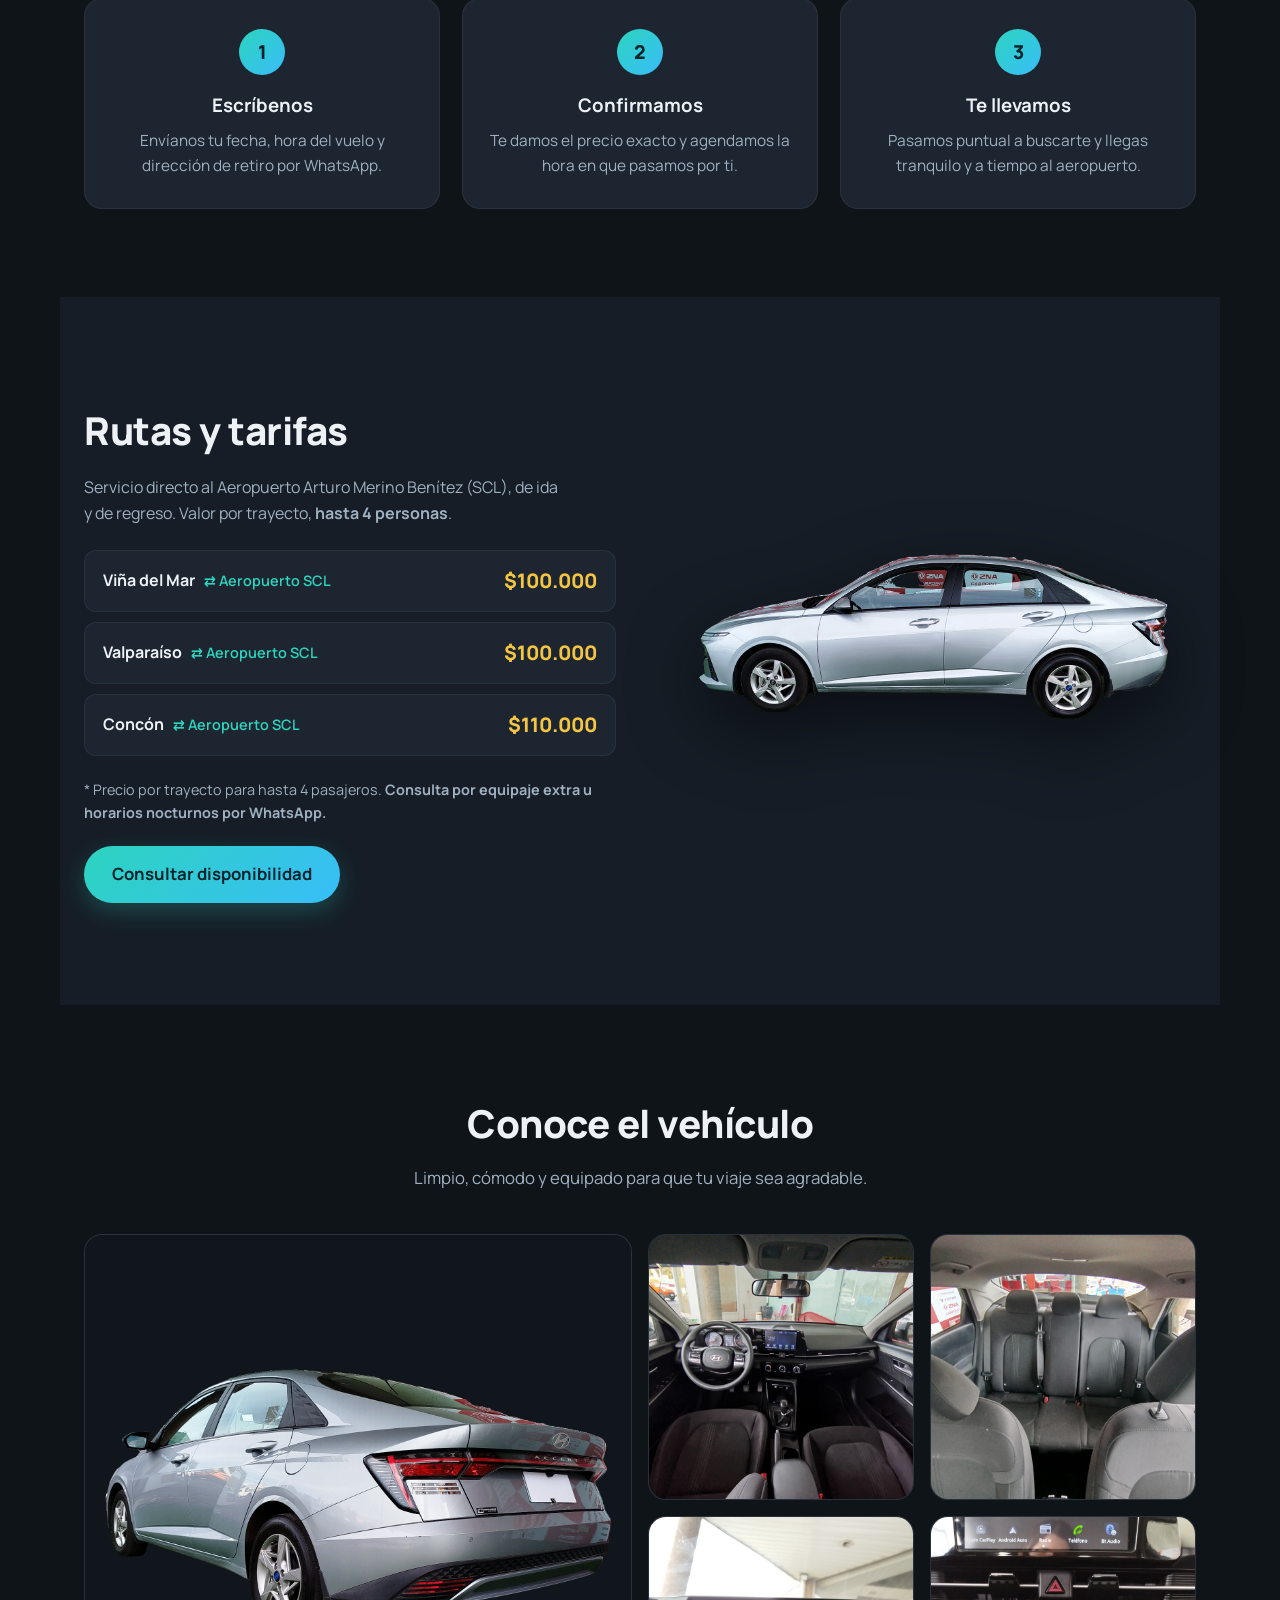
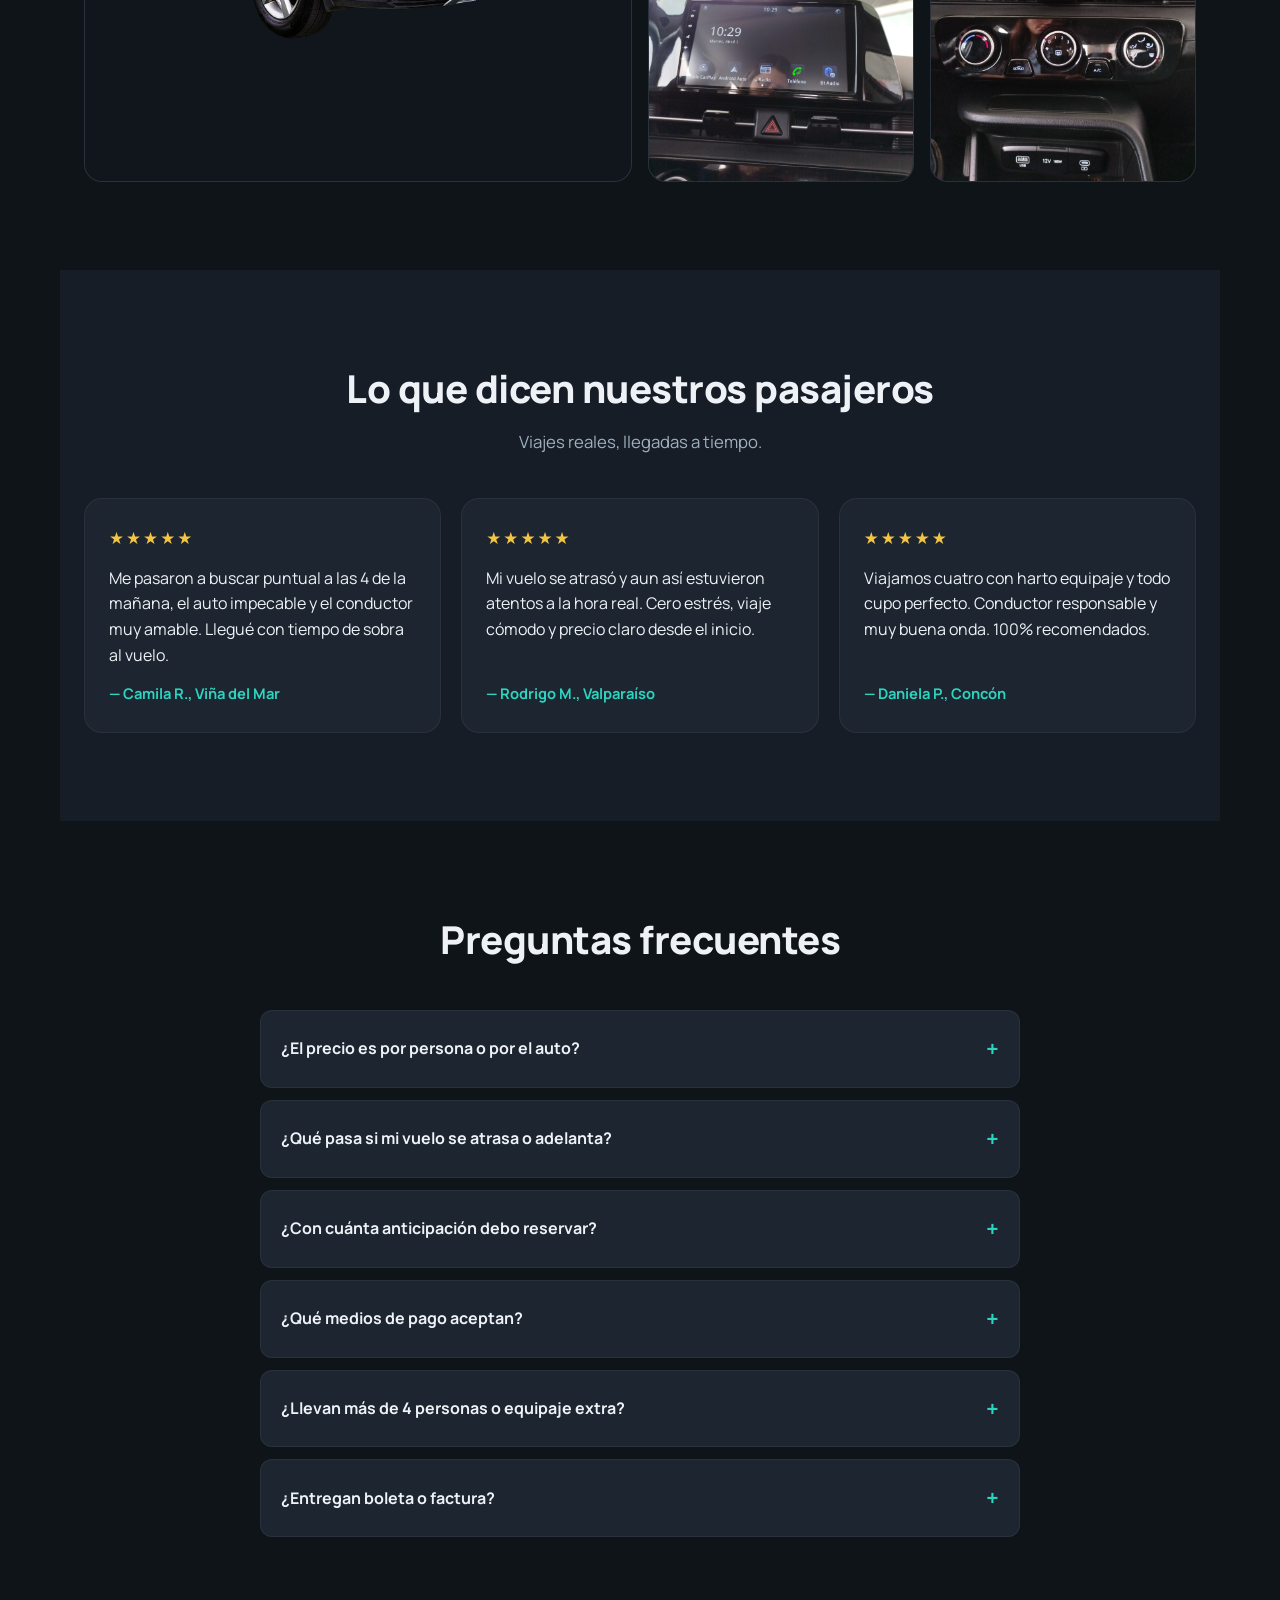
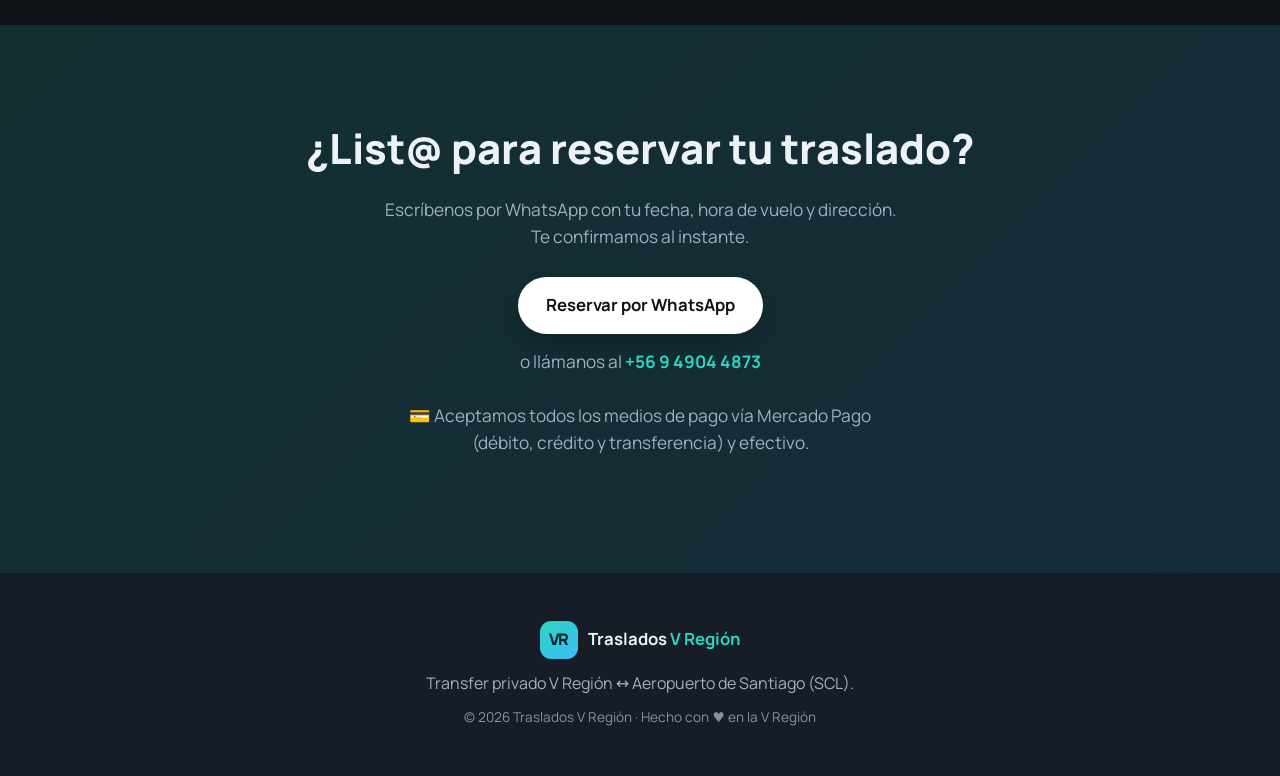
==== commit 09ccb3ce: "Corregir badge del hero: aceptamos efectivo, tarjeta y transferencia Co-Authored-By: Claude Opus 4.8" ====
--- a/index.html
+++ b/index.html
@@ -46,7 +46,7 @@
       <ul class="hero-badges">
         <li>✓ Puerta a puerta</li>
         <li>✓ Seguimiento de vuelo</li>
-        <li>✓ Pago efectivo / transferencia</li>
+        <li>✓ Efectivo, tarjeta y transferencia</li>
       </ul>
     </div>
     <div class="hero-car">
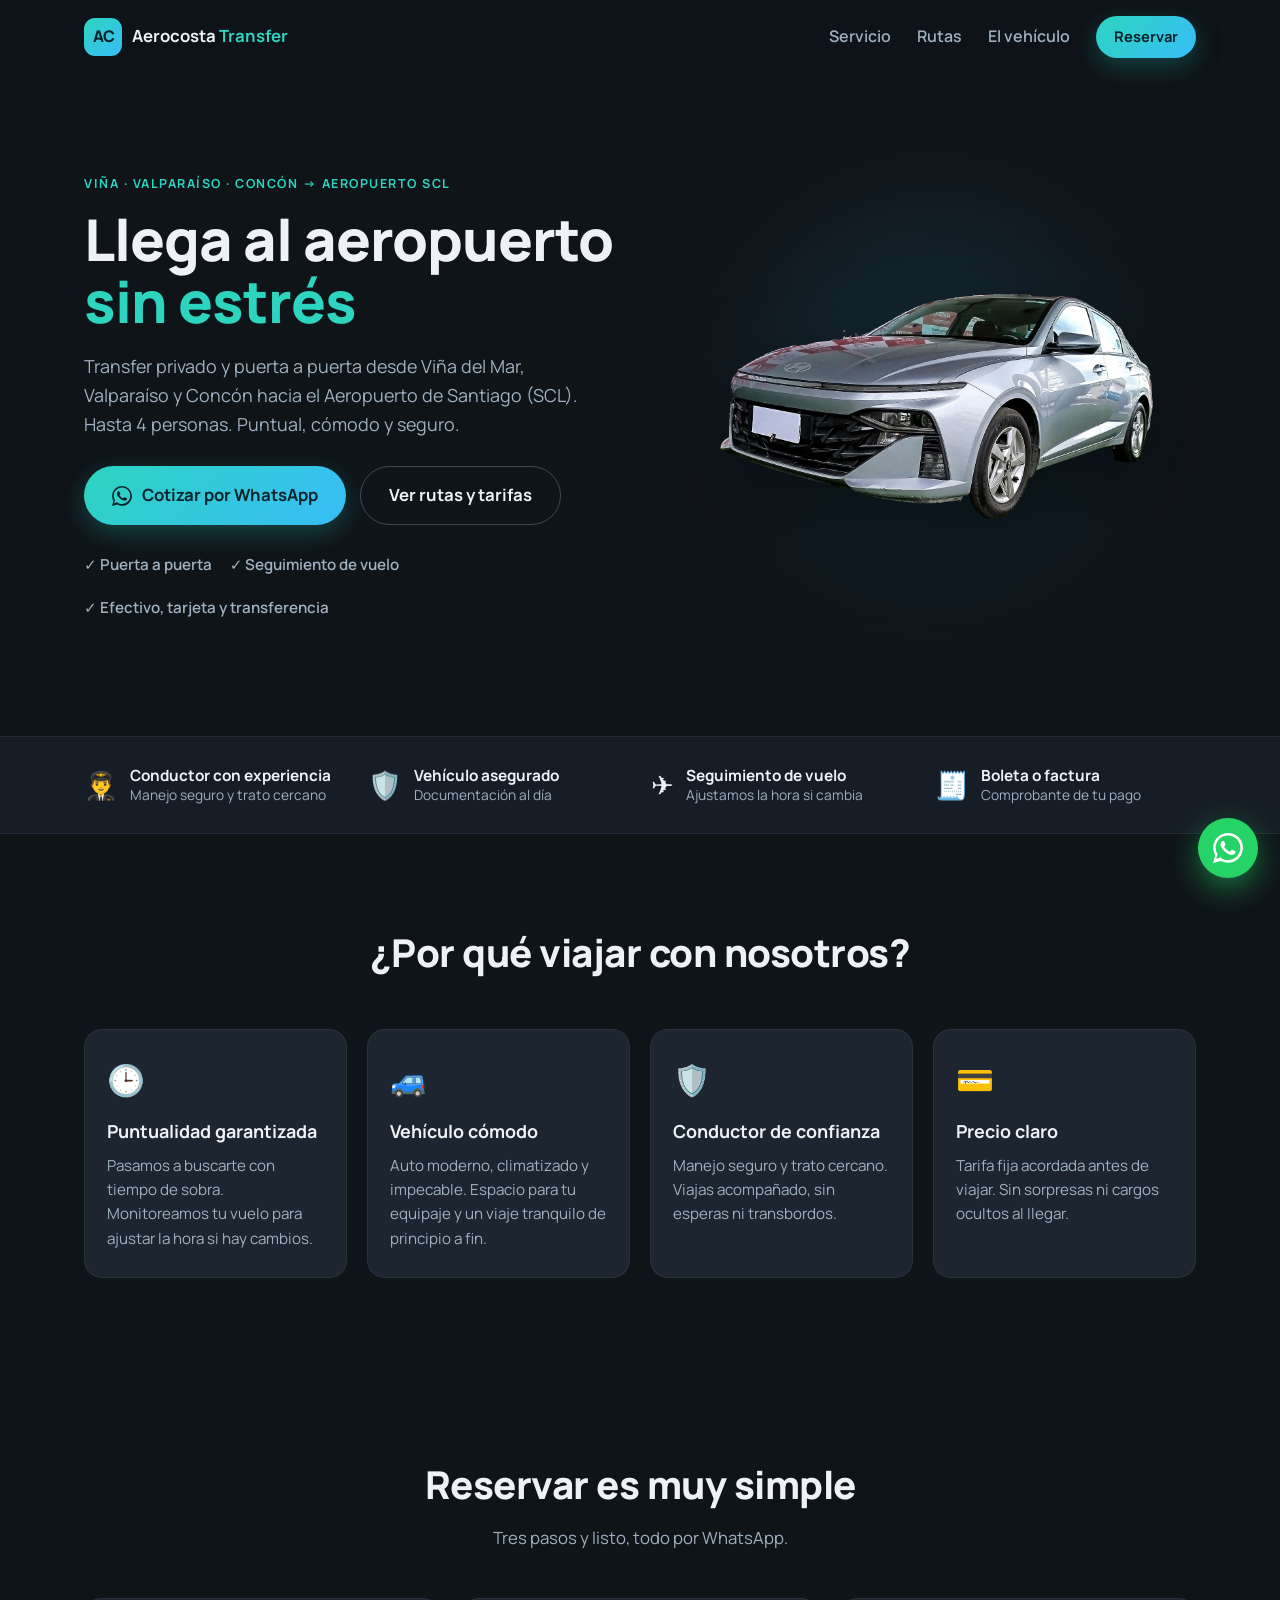
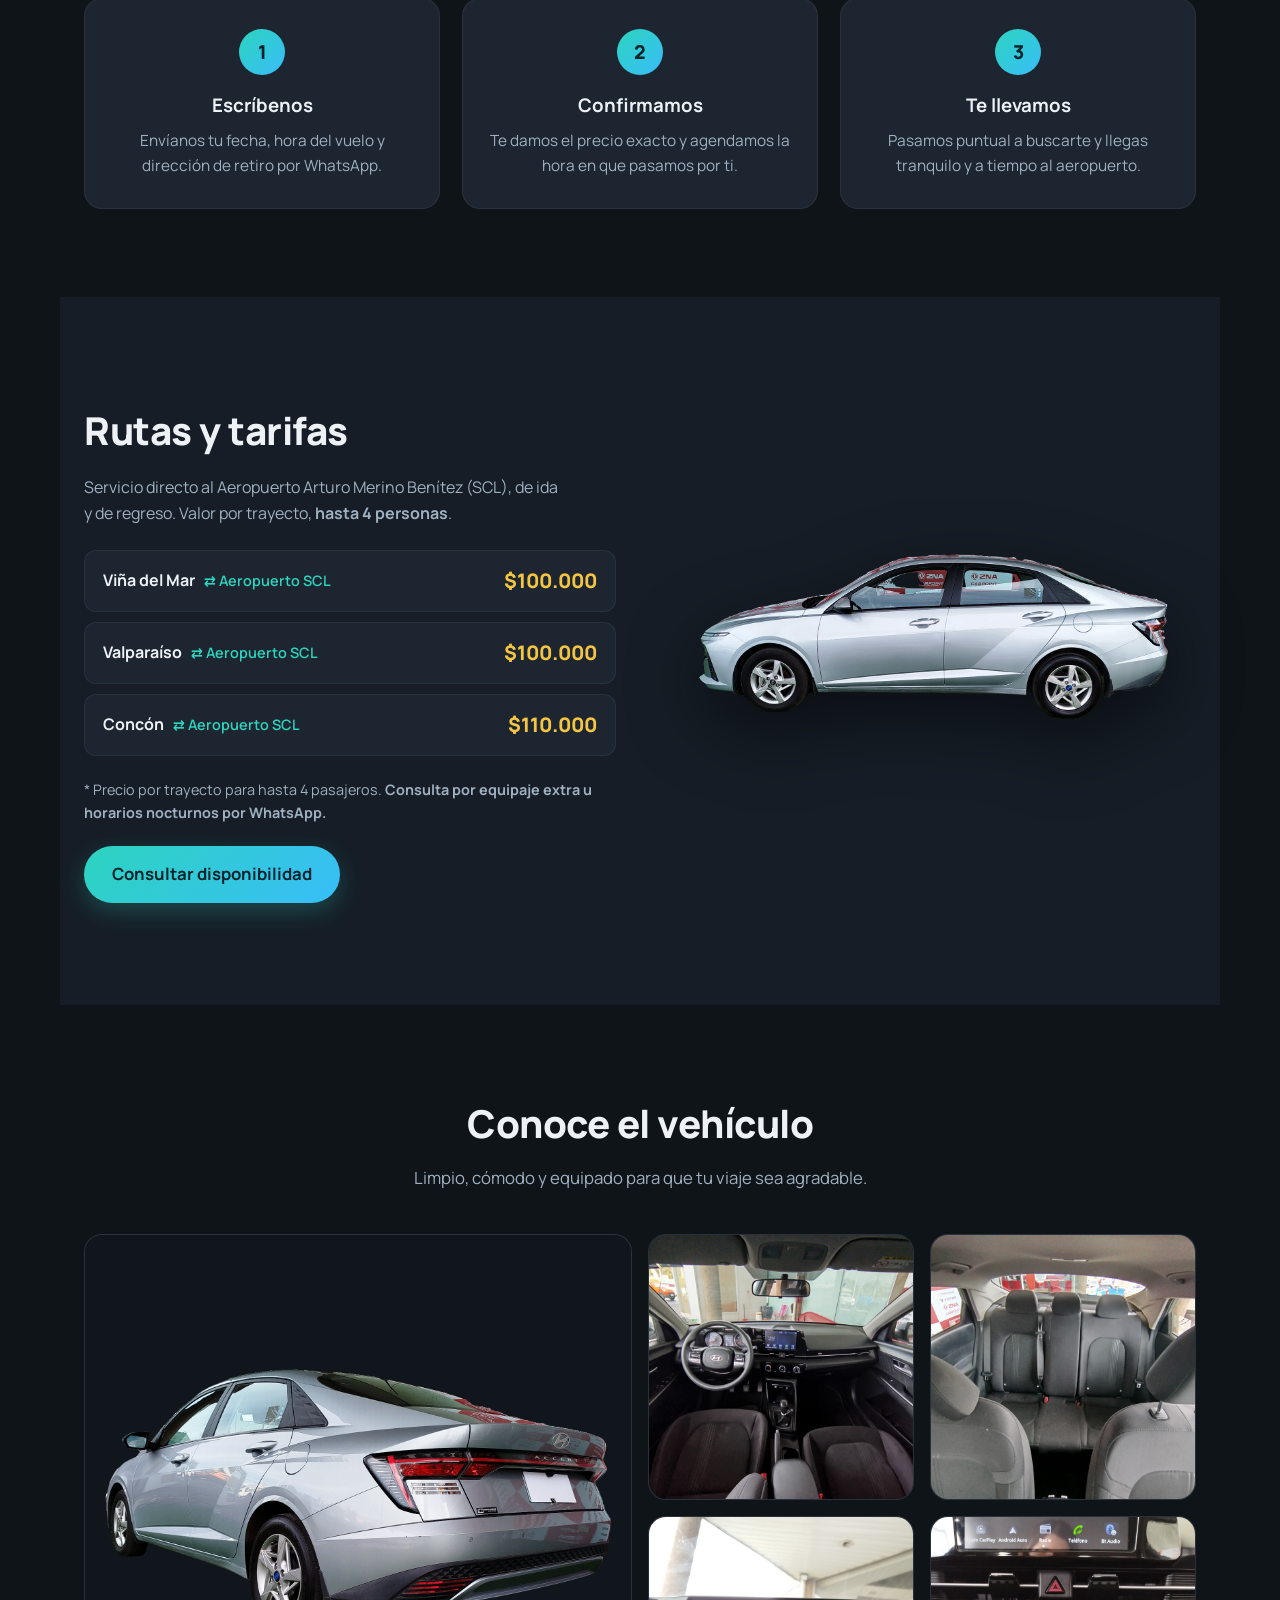
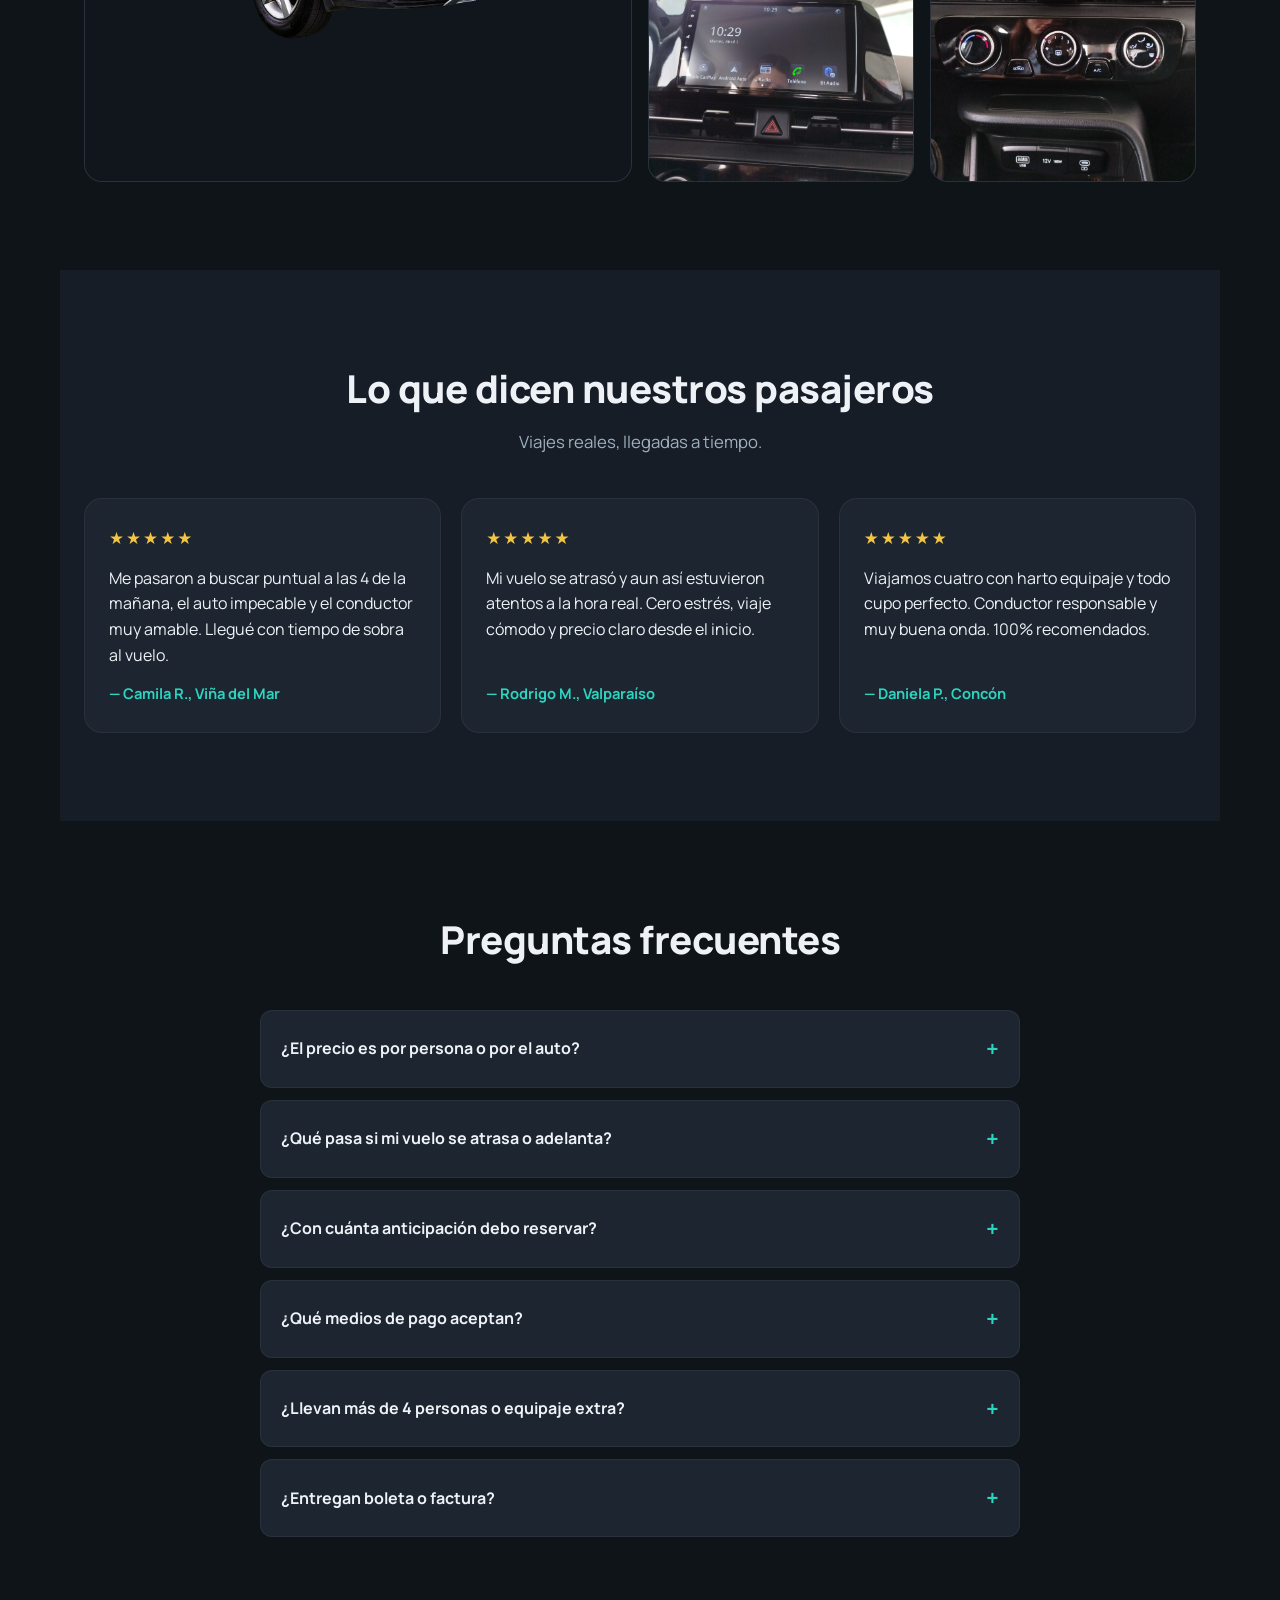
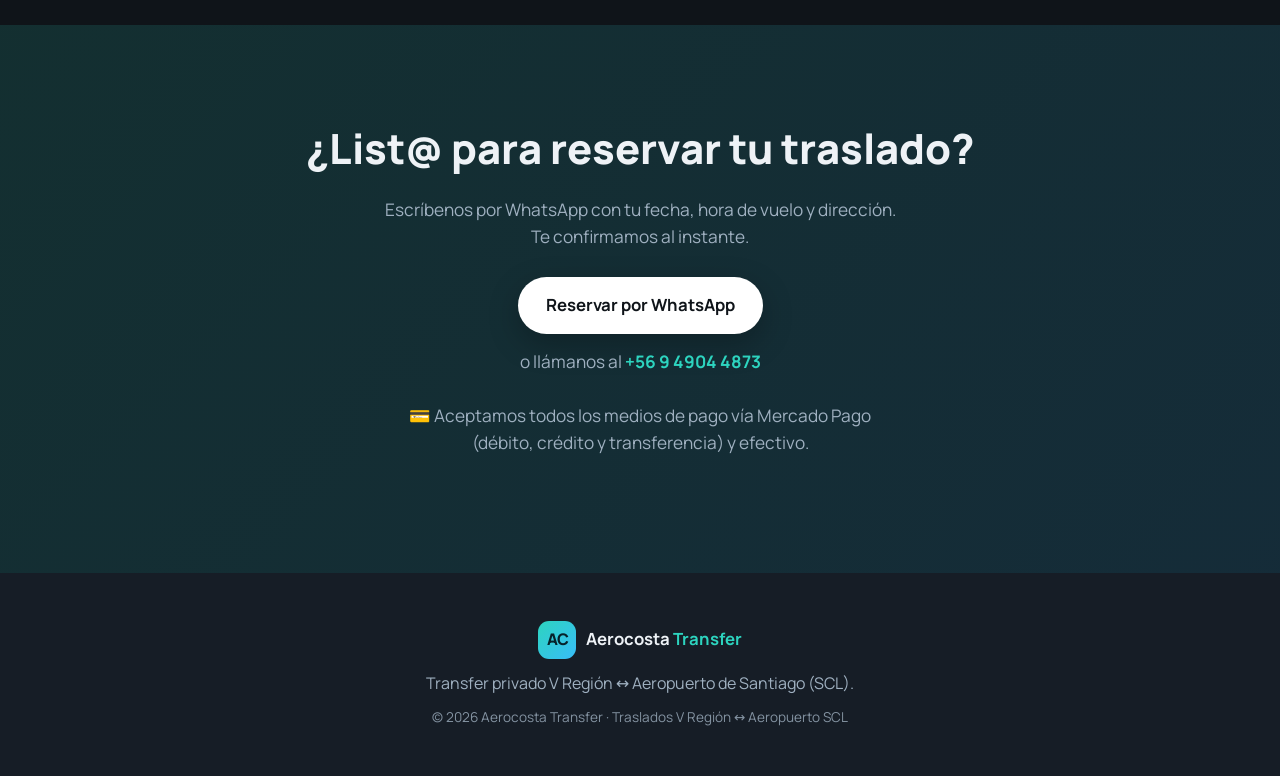
==== commit 1f0ae528: "Rebrand a 'Aerocosta Transfer' (nombre definitivo del negocio) Co-Authored-By: Claude Opus 4.8 <nore" ====
--- a/index.html
+++ b/index.html
@@ -3,7 +3,7 @@
 <head>
   <meta charset="UTF-8" />
   <meta name="viewport" content="width=device-width, initial-scale=1.0" />
-  <title>Traslados Viña / Valparaíso → Aeropuerto SCL | Transfer privado</title>
+  <title>Aerocosta Transfer | Traslados Viña, Valparaíso y Concón → Aeropuerto SCL</title>
   <meta name="description" content="Traslado privado desde Viña del Mar, Valparaíso y Concón al Aeropuerto de Santiago (SCL) y viceversa. Desde $100.000 por trayecto, hasta 4 personas. Cómodo, puntual y seguro." />
   <link rel="preconnect" href="https://fonts.googleapis.com" />
   <link rel="preconnect" href="https://fonts.gstatic.com" crossorigin />
@@ -13,14 +13,14 @@
 <body>
 
   <!-- ====== EDITA AQUÍ: nombre del negocio y WhatsApp ======
-       Nombre: busca "Traslados V Región" y reemplázalo.
+       Nombre: busca "Aerocosta Transfer" y reemplázalo.
        WhatsApp: busca 56949044873 (sin +, sin espacios) y reemplázalo.
   ============================================================ -->
 
   <header class="nav">
     <a href="#inicio" class="brand">
-      <span class="brand-mark">VR</span>
-      <span class="brand-name">Traslados <strong>V&nbsp;Región</strong></span>
+      <span class="brand-mark">AC</span>
+      <span class="brand-name">Aerocosta <strong>Transfer</strong></span>
     </a>
     <nav class="nav-links">
       <a href="#servicio">Servicio</a>
@@ -185,11 +185,11 @@
 
   <footer class="footer">
     <div class="brand">
-      <span class="brand-mark">VR</span>
-      <span class="brand-name">Traslados <strong>V Región</strong></span>
+      <span class="brand-mark">AC</span>
+      <span class="brand-name">Aerocosta <strong>Transfer</strong></span>
     </div>
     <p>Transfer privado V Región ↔ Aeropuerto de Santiago (SCL).</p>
-    <p class="copy">© <span id="year"></span> Traslados V Región · Hecho con ♥ en la V Región</p>
+    <p class="copy">© <span id="year"></span> Aerocosta Transfer · Traslados V Región ↔ Aeropuerto SCL</p>
   </footer>
 
   <!-- Botón flotante WhatsApp -->
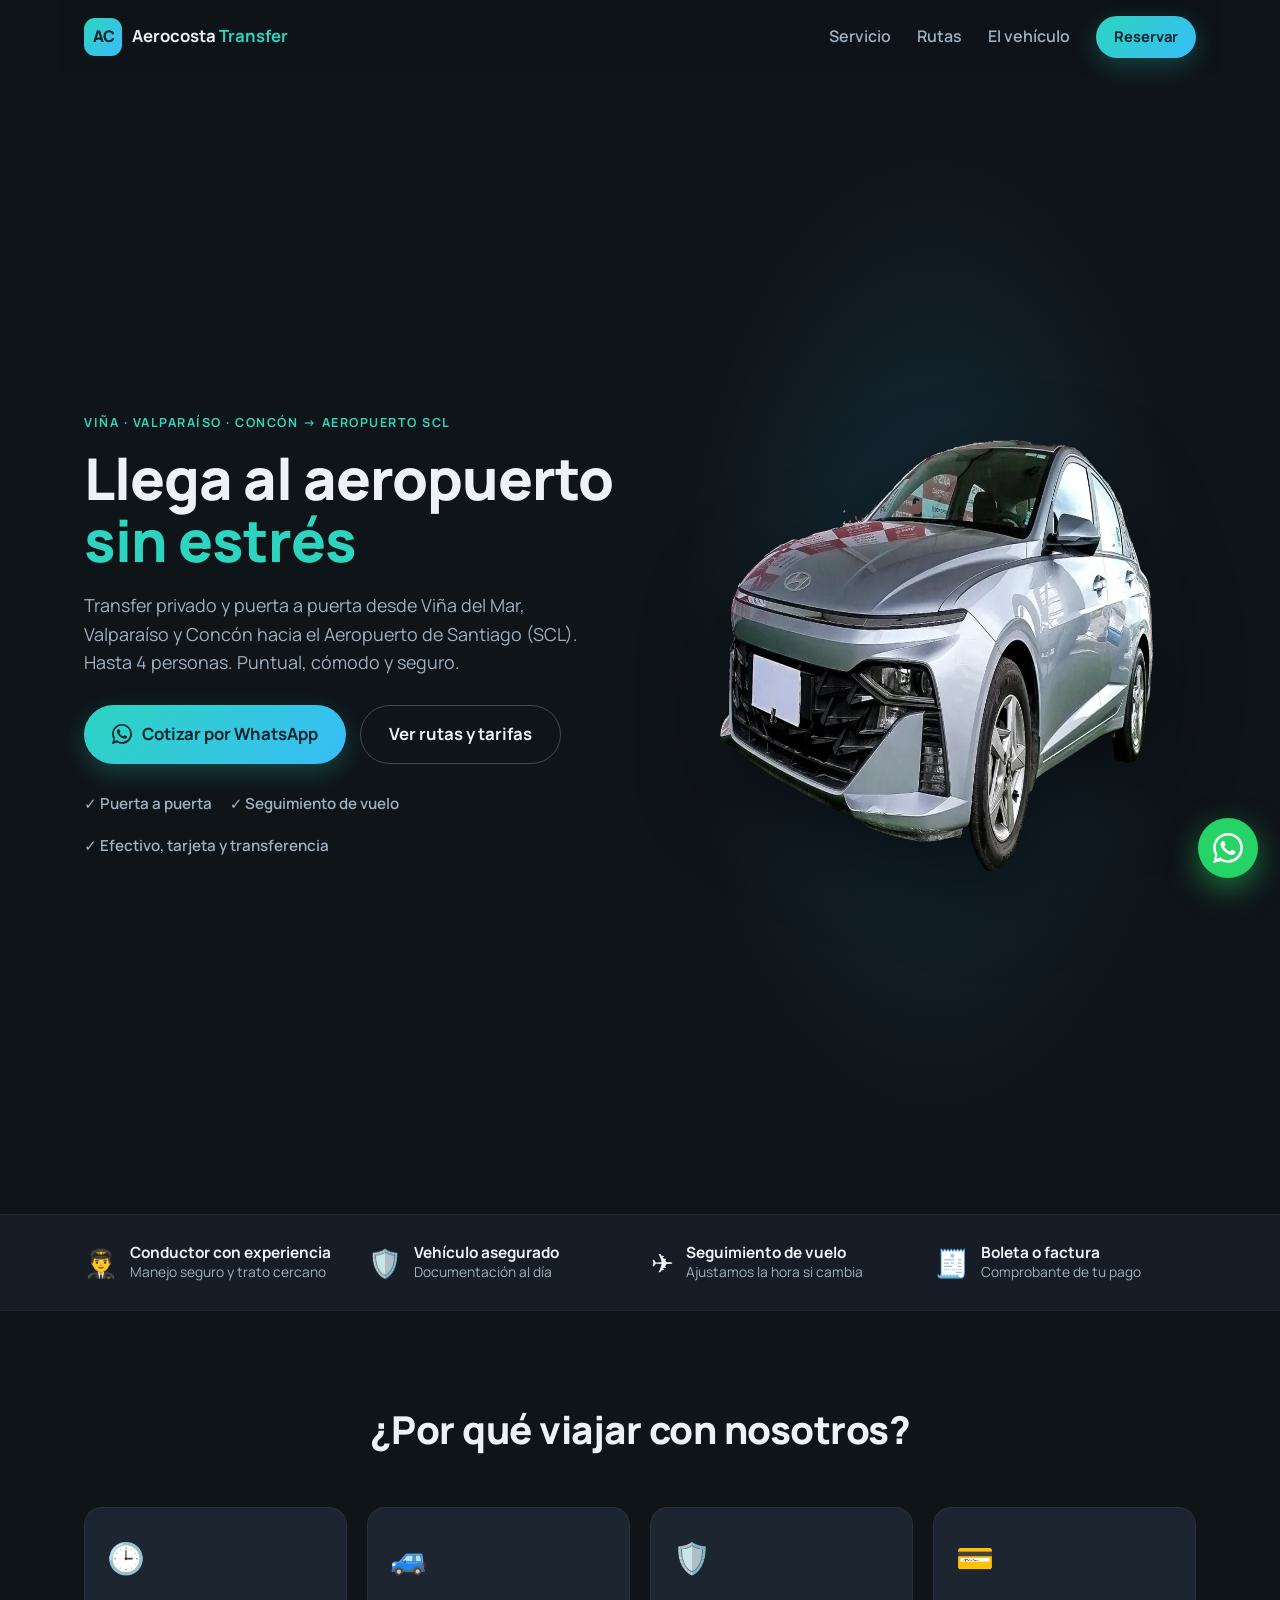
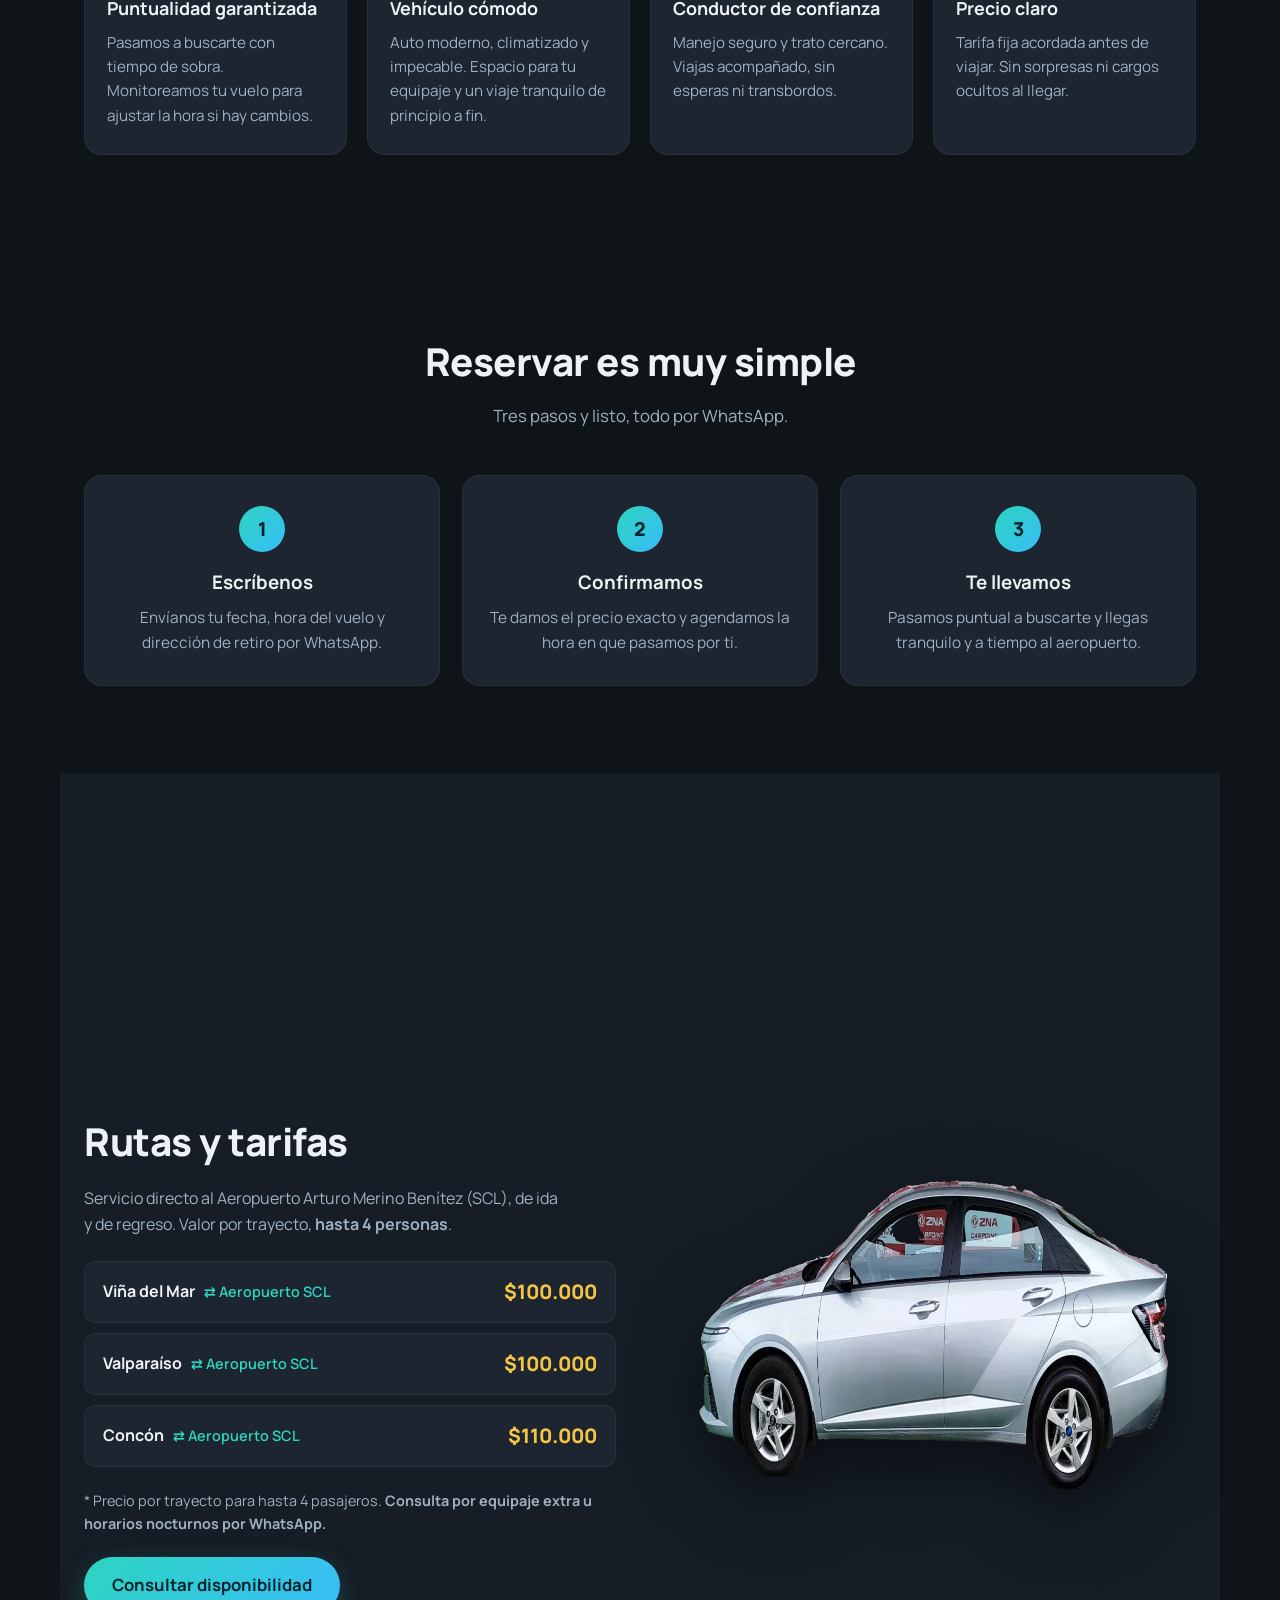
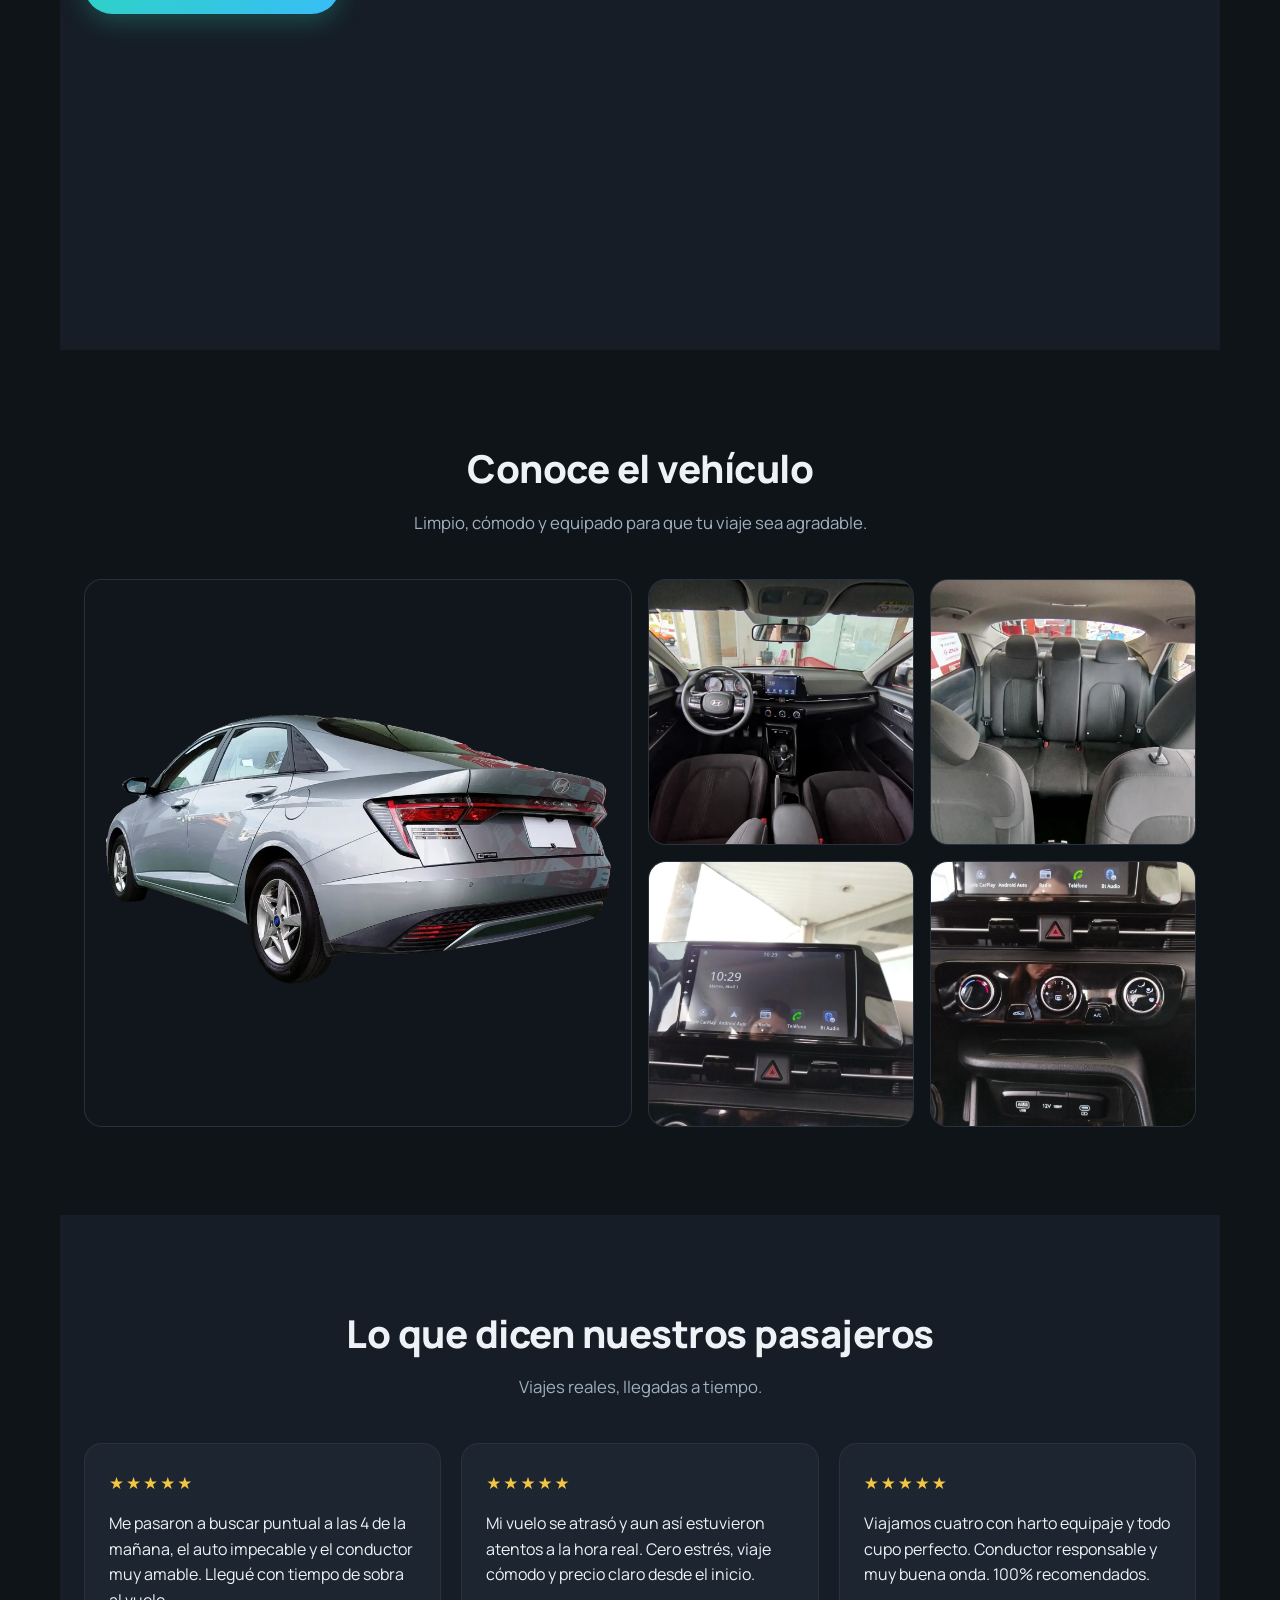
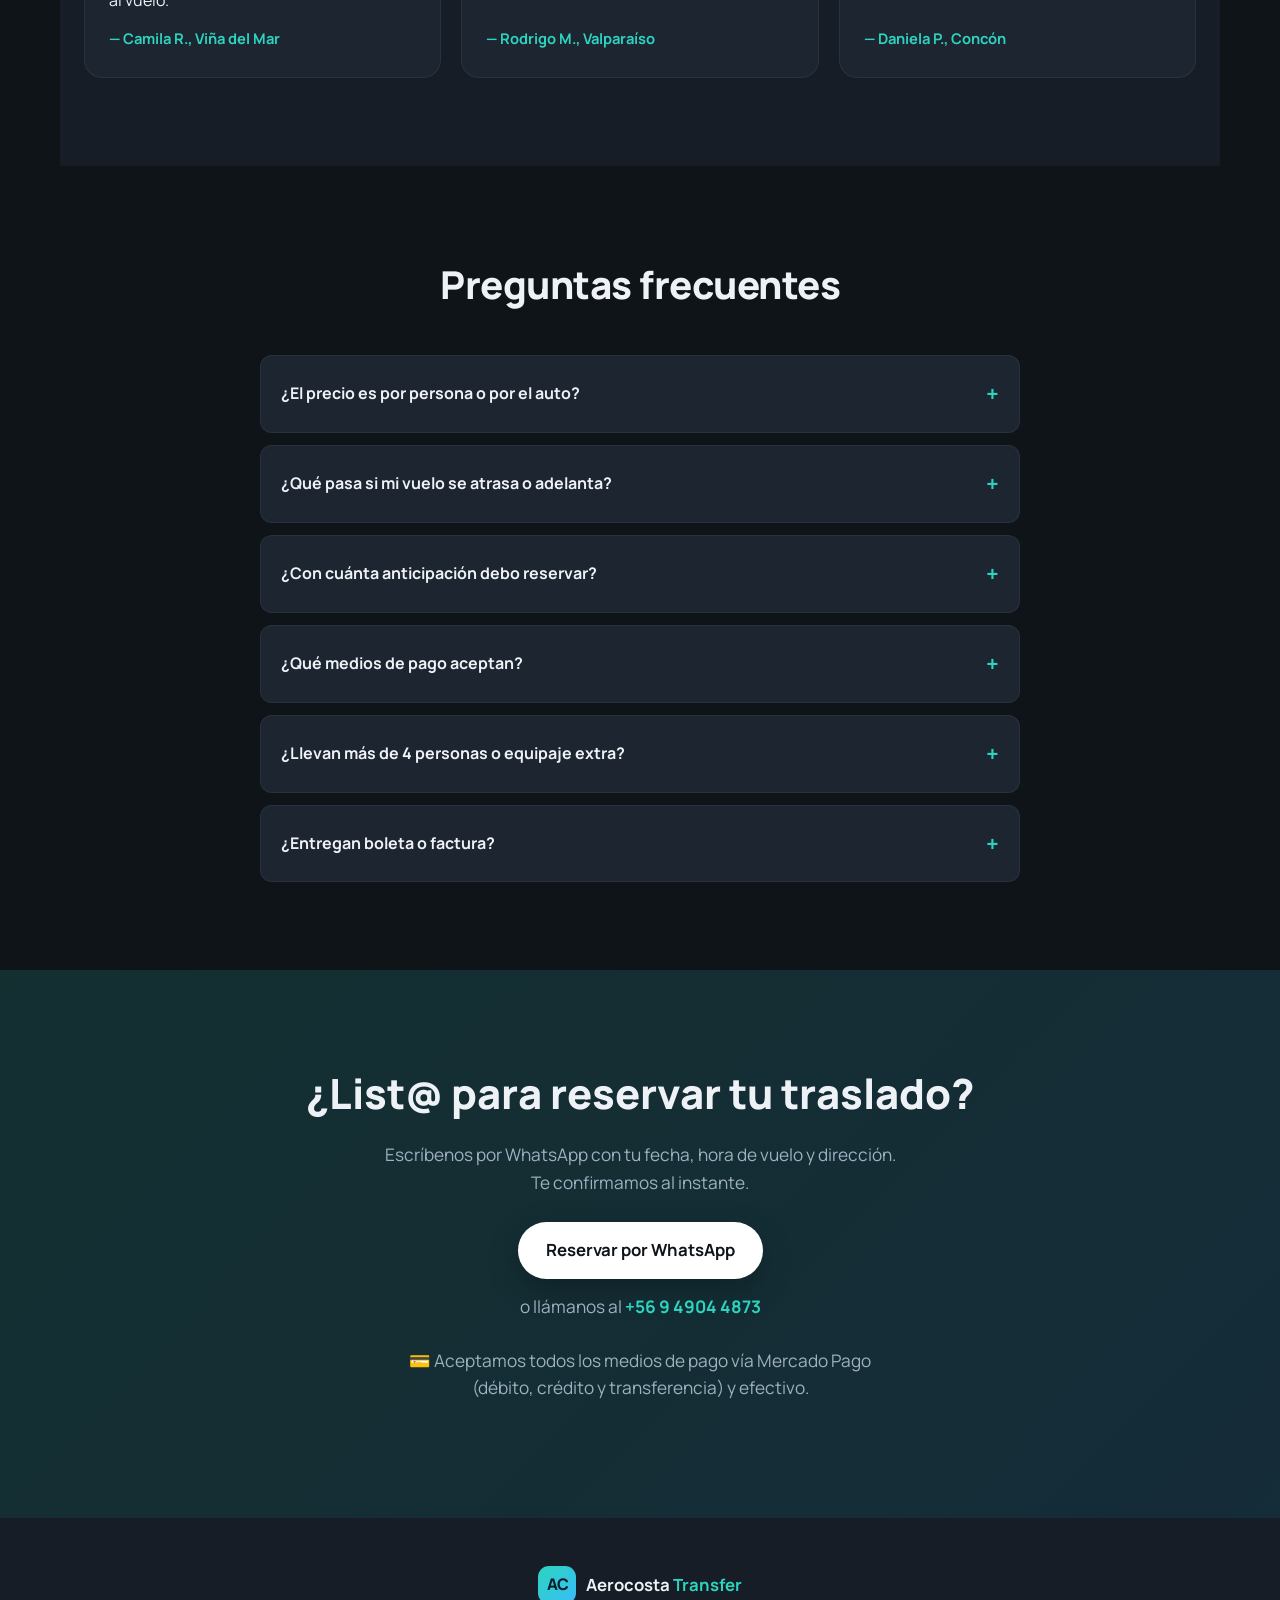
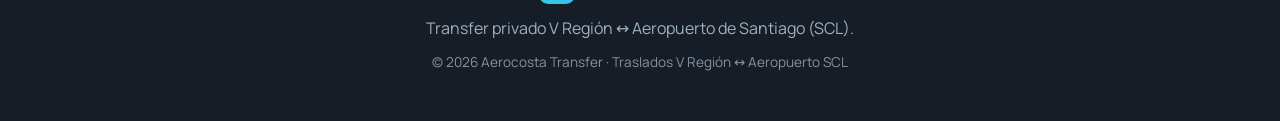
==== commit 9e48037b: "Optimizar rendimiento: imágenes WebP, favicon y preview ligera - Convierte las imágenes a WebP y red" ====
--- a/index.html
+++ b/index.html
@@ -5,6 +5,84 @@
   <meta name="viewport" content="width=device-width, initial-scale=1.0" />
   <title>Aerocosta Transfer | Traslados Viña, Valparaíso y Concón → Aeropuerto SCL</title>
   <meta name="description" content="Traslado privado desde Viña del Mar, Valparaíso y Concón al Aeropuerto de Santiago (SCL) y viceversa. Desde $100.000 por trayecto, hasta 4 personas. Cómodo, puntual y seguro." />
+  <meta name="keywords" content="traslado aeropuerto Viña del Mar, transfer aeropuerto Valparaíso, traslado aeropuerto Santiago, transfer Concón aeropuerto, traslado privado aeropuerto SCL, van aeropuerto Viña" />
+  <meta name="robots" content="index, follow" />
+  <meta name="author" content="Aerocosta Transfer" />
+  <meta name="geo.region" content="CL-VS" />
+  <meta name="geo.placename" content="Viña del Mar, Valparaíso, Concón" />
+  <link rel="canonical" href="https://aerocostatransfer.cl/" />
+
+  <!-- Favicon / icono de la marca -->
+  <link rel="icon" type="image/svg+xml" href="assets/img/favicon.svg" />
+  <link rel="icon" type="image/png" sizes="32x32" href="assets/img/favicon-32.png" />
+  <link rel="apple-touch-icon" href="assets/img/apple-touch-icon.png" />
+  <meta name="theme-color" content="#0f1419" />
+
+  <!-- Open Graph (al compartir en WhatsApp, Facebook, Instagram) -->
+  <meta property="og:type" content="website" />
+  <meta property="og:locale" content="es_CL" />
+  <meta property="og:site_name" content="Aerocosta Transfer" />
+  <meta property="og:title" content="Aerocosta Transfer | Traslados al Aeropuerto de Santiago (SCL)" />
+  <meta property="og:description" content="Transfer privado desde Viña del Mar, Valparaíso y Concón al Aeropuerto SCL. Desde $100.000, hasta 4 personas. Puntual y seguro." />
+  <meta property="og:url" content="https://aerocostatransfer.cl/" />
+  <meta property="og:image" content="https://aerocostatransfer.cl/assets/img/exterior/auto-frente-og.jpg" />
+  <meta property="og:image:width" content="1200" />
+  <meta property="og:image:height" content="1200" />
+  <meta name="twitter:card" content="summary_large_image" />
+  <meta name="twitter:title" content="Aerocosta Transfer | Traslados al Aeropuerto SCL" />
+  <meta name="twitter:description" content="Transfer privado Viña / Valparaíso / Concón → Aeropuerto de Santiago. Desde $100.000." />
+  <meta name="twitter:image" content="https://aerocostatransfer.cl/assets/img/exterior/auto-frente-og.jpg" />
+
+  <!-- Datos estructurados: negocio local + servicio (Google los usa para resultados enriquecidos) -->
+  <script type="application/ld+json">
+  {
+    "@context": "https://schema.org",
+    "@type": "TaxiService",
+    "name": "Aerocosta Transfer",
+    "image": "https://aerocostatransfer.cl/assets/img/exterior/auto-frente-og.jpg",
+    "description": "Traslados privados puerta a puerta desde Viña del Mar, Valparaíso y Concón al Aeropuerto de Santiago (SCL) y viceversa. Hasta 4 pasajeros.",
+    "url": "https://aerocostatransfer.cl/",
+    "telephone": "+56949044873",
+    "priceRange": "$$",
+    "areaServed": [
+      { "@type": "City", "name": "Viña del Mar" },
+      { "@type": "City", "name": "Valparaíso" },
+      { "@type": "City", "name": "Concón" }
+    ],
+    "provider": {
+      "@type": "LocalBusiness",
+      "name": "Aerocosta Transfer",
+      "telephone": "+56949044873",
+      "priceRange": "$$",
+      "address": {
+        "@type": "PostalAddress",
+        "addressRegion": "Región de Valparaíso",
+        "addressCountry": "CL"
+      },
+      "areaServed": "Región de Valparaíso, Chile"
+    },
+    "offers": [
+      { "@type": "Offer", "name": "Viña del Mar ⇄ Aeropuerto SCL", "price": "100000", "priceCurrency": "CLP" },
+      { "@type": "Offer", "name": "Valparaíso ⇄ Aeropuerto SCL", "price": "100000", "priceCurrency": "CLP" },
+      { "@type": "Offer", "name": "Concón ⇄ Aeropuerto SCL", "price": "110000", "priceCurrency": "CLP" }
+    ]
+  }
+  </script>
+  <script type="application/ld+json">
+  {
+    "@context": "https://schema.org",
+    "@type": "FAQPage",
+    "mainEntity": [
+      { "@type": "Question", "name": "¿El precio es por persona o por el auto?", "acceptedAnswer": { "@type": "Answer", "text": "Es por trayecto e incluye hasta 4 pasajeros, no se cobra por persona." } },
+      { "@type": "Question", "name": "¿Qué pasa si mi vuelo se atrasa o adelanta?", "acceptedAnswer": { "@type": "Answer", "text": "Hacemos seguimiento del estado de tu vuelo y ajustamos la hora de retiro sin costo adicional." } },
+      { "@type": "Question", "name": "¿Con cuánta anticipación debo reservar?", "acceptedAnswer": { "@type": "Answer", "text": "Idealmente con 24 horas. Para viajes de madrugada, mejor coordinar el día anterior para asegurar tu cupo." } },
+      { "@type": "Question", "name": "¿Qué medios de pago aceptan?", "acceptedAnswer": { "@type": "Answer", "text": "Aceptamos todos los medios de pago a través de Mercado Pago (débito, crédito y transferencia) y también efectivo." } },
+      { "@type": "Question", "name": "¿Llevan más de 4 personas o equipaje extra?", "acceptedAnswer": { "@type": "Answer", "text": "Sí. Escríbenos por WhatsApp y coordinamos un vehículo acorde a tu grupo y maletas." } },
+      { "@type": "Question", "name": "¿Entregan boleta o factura?", "acceptedAnswer": { "@type": "Answer", "text": "Sí, te entregamos comprobante de tu pago. Avísanos si necesitas factura." } }
+    ]
+  }
+  </script>
+
   <link rel="preconnect" href="https://fonts.googleapis.com" />
   <link rel="preconnect" href="https://fonts.gstatic.com" crossorigin />
   <link href="https://fonts.googleapis.com/css2?family=Manrope:wght@400;500;600;700;800&display=swap" rel="stylesheet" />
@@ -50,7 +128,7 @@
       </ul>
     </div>
     <div class="hero-car">
-      <img src="assets/img/exterior/auto-frente-sinfondo.png" alt="Vehículo del servicio de traslados, sedán gris" />
+      <img src="assets/img/exterior/auto-frente-sinfondo.webp" alt="Vehículo del servicio de traslados, sedán gris" width="1000" height="1000" fetchpriority="high" decoding="async" />
     </div>
   </section>
 
@@ -117,7 +195,7 @@
         <a class="btn btn-lg" href="https://wa.me/56949044873?text=Hola!%20Quiero%20consultar%20disponibilidad%20para%20un%20traslado%20al%20aeropuerto%20✈️" target="_blank" rel="noopener">Consultar disponibilidad</a>
       </div>
       <div class="rutas-car">
-        <img src="assets/img/exterior/auto-lateral-sinfondo.png" alt="Vista lateral del vehículo de traslados" />
+        <img src="assets/img/exterior/auto-lateral-sinfondo.webp" alt="Vista lateral del vehículo de traslados" width="1000" height="1000" loading="lazy" decoding="async" />
       </div>
     </div>
   </section>
@@ -127,11 +205,11 @@
     <h2 class="section-title">Conoce el vehículo</h2>
     <p class="section-sub">Limpio, cómodo y equipado para que tu viaje sea agradable.</p>
     <div class="gallery">
-      <figure class="g-big"><img src="assets/img/exterior/auto-trasera-sinfondo.png" alt="Vista trasera del vehículo" /></figure>
-      <figure><img src="assets/img/interior/interior-tablero.jpeg" alt="Tablero e interior delantero" /></figure>
-      <figure><img src="assets/img/interior/interior-asientos.jpeg" alt="Asientos traseros amplios" /></figure>
-      <figure><img src="assets/img/interior/pantalla-carplay.jpeg" alt="Pantalla con Apple CarPlay y Android Auto" /></figure>
-      <figure><img src="assets/img/interior/consola-clima.jpeg" alt="Control de climatización" /></figure>
+      <figure class="g-big"><img src="assets/img/exterior/auto-trasera-sinfondo.webp" alt="Vista trasera del vehículo" width="1000" height="1000" loading="lazy" decoding="async" /></figure>
+      <figure><img src="assets/img/interior/interior-tablero.webp" alt="Tablero e interior delantero" width="900" height="900" loading="lazy" decoding="async" /></figure>
+      <figure><img src="assets/img/interior/interior-asientos.webp" alt="Asientos traseros amplios" width="900" height="900" loading="lazy" decoding="async" /></figure>
+      <figure><img src="assets/img/interior/pantalla-carplay.webp" alt="Pantalla con Apple CarPlay y Android Auto" width="900" height="900" loading="lazy" decoding="async" /></figure>
+      <figure><img src="assets/img/interior/consola-clima.webp" alt="Control de climatización" width="900" height="900" loading="lazy" decoding="async" /></figure>
     </div>
   </section>
 
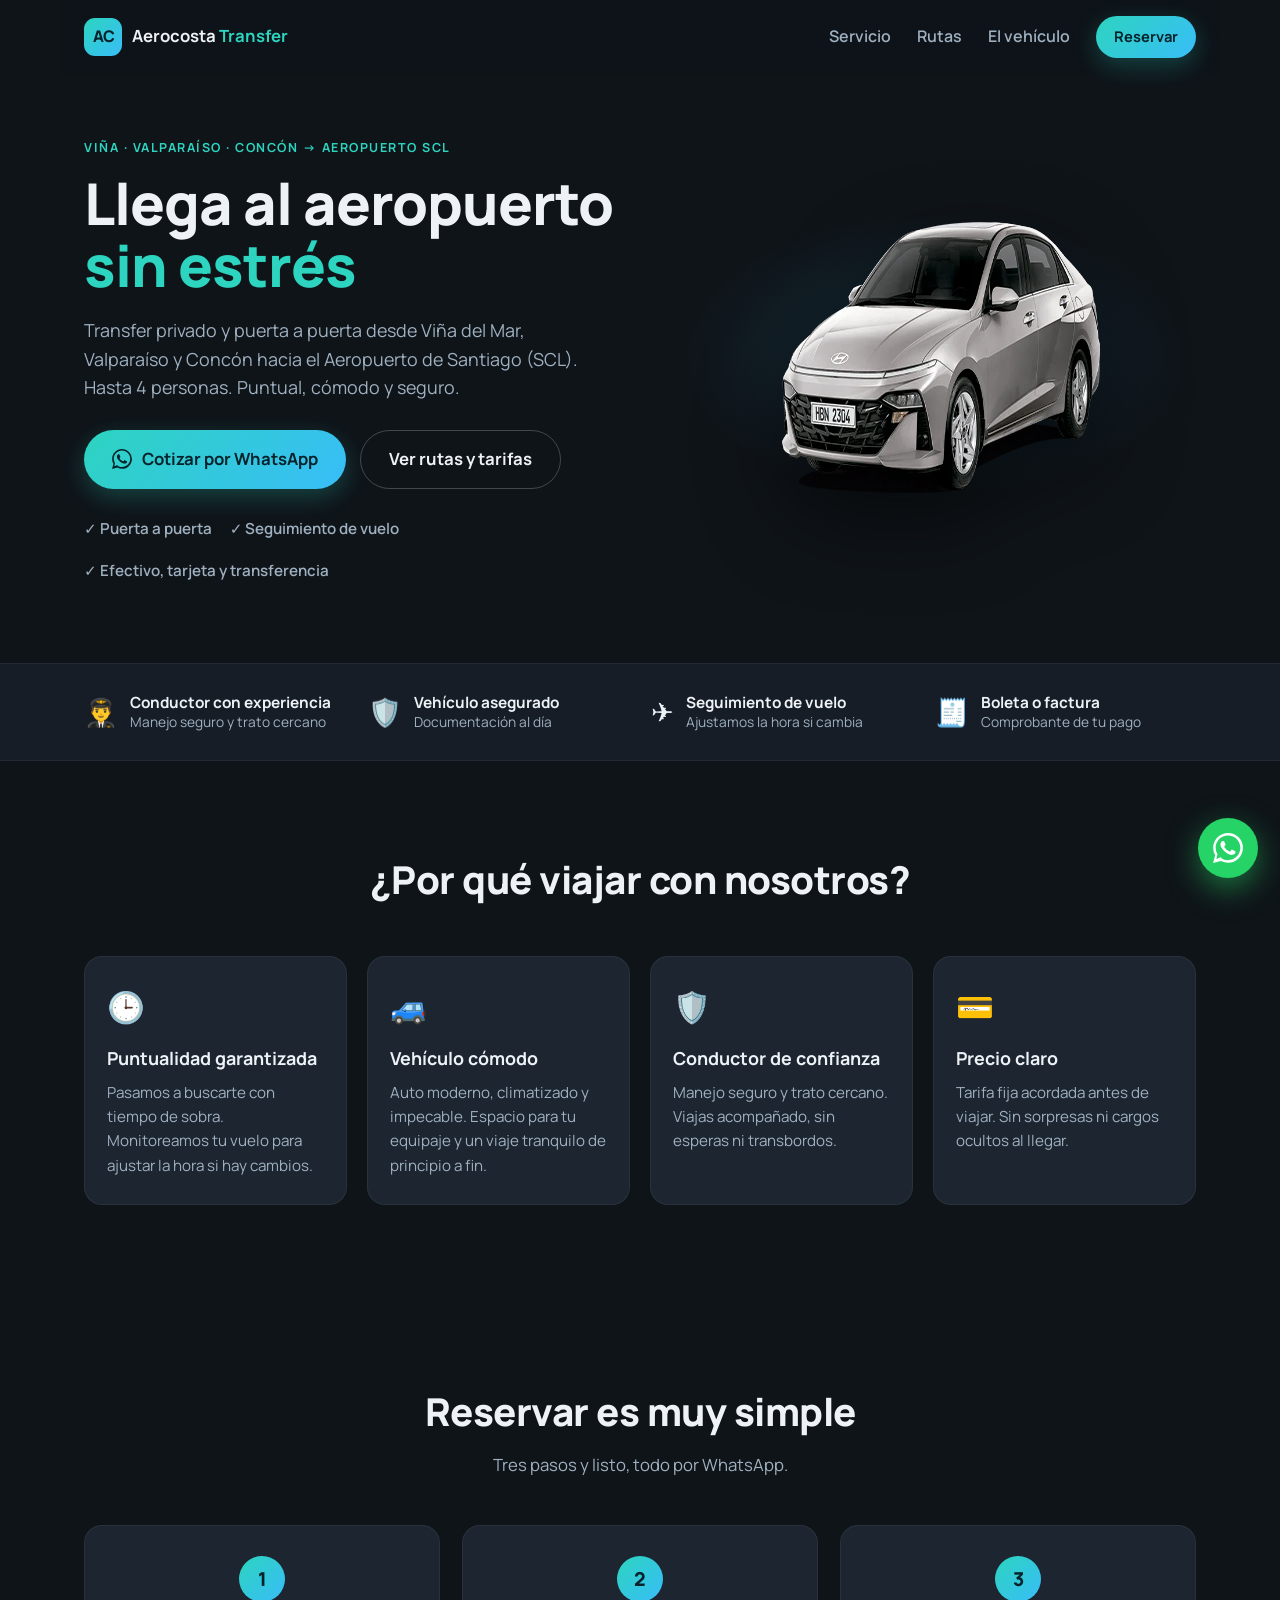
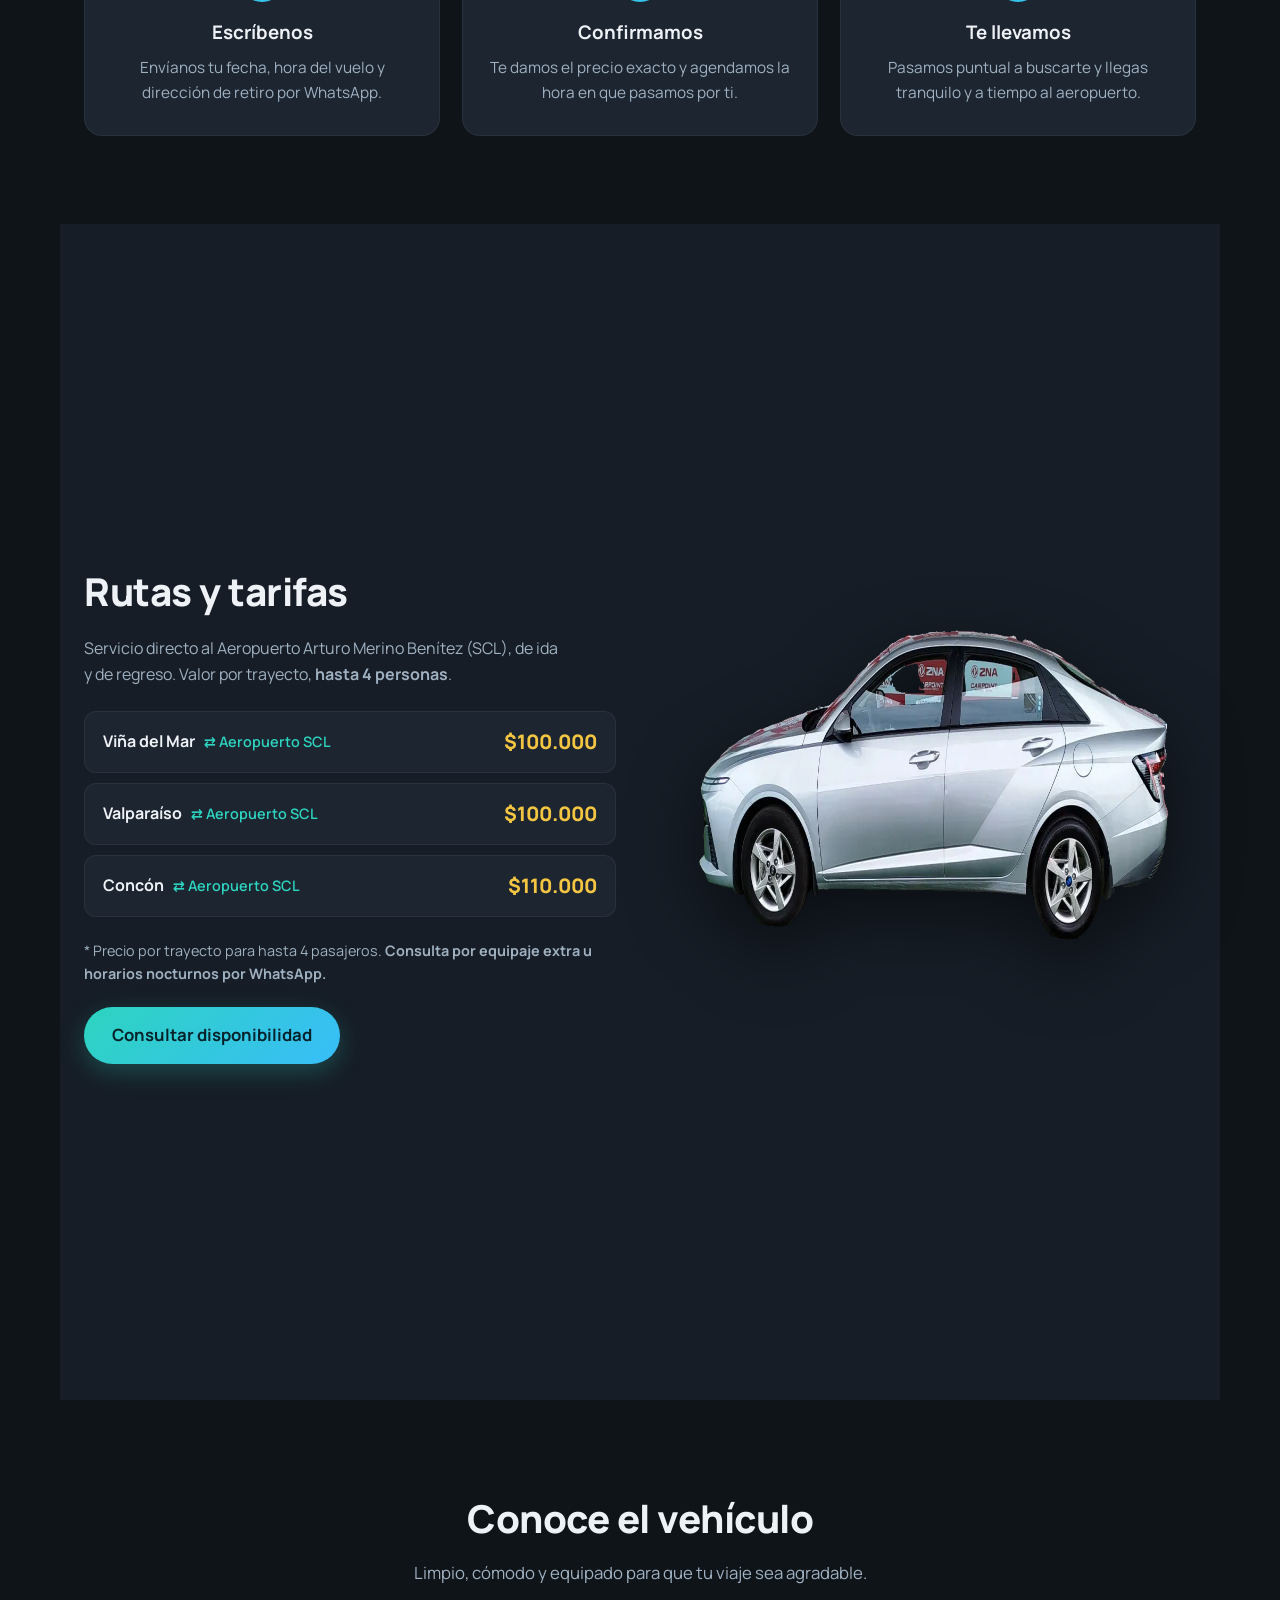
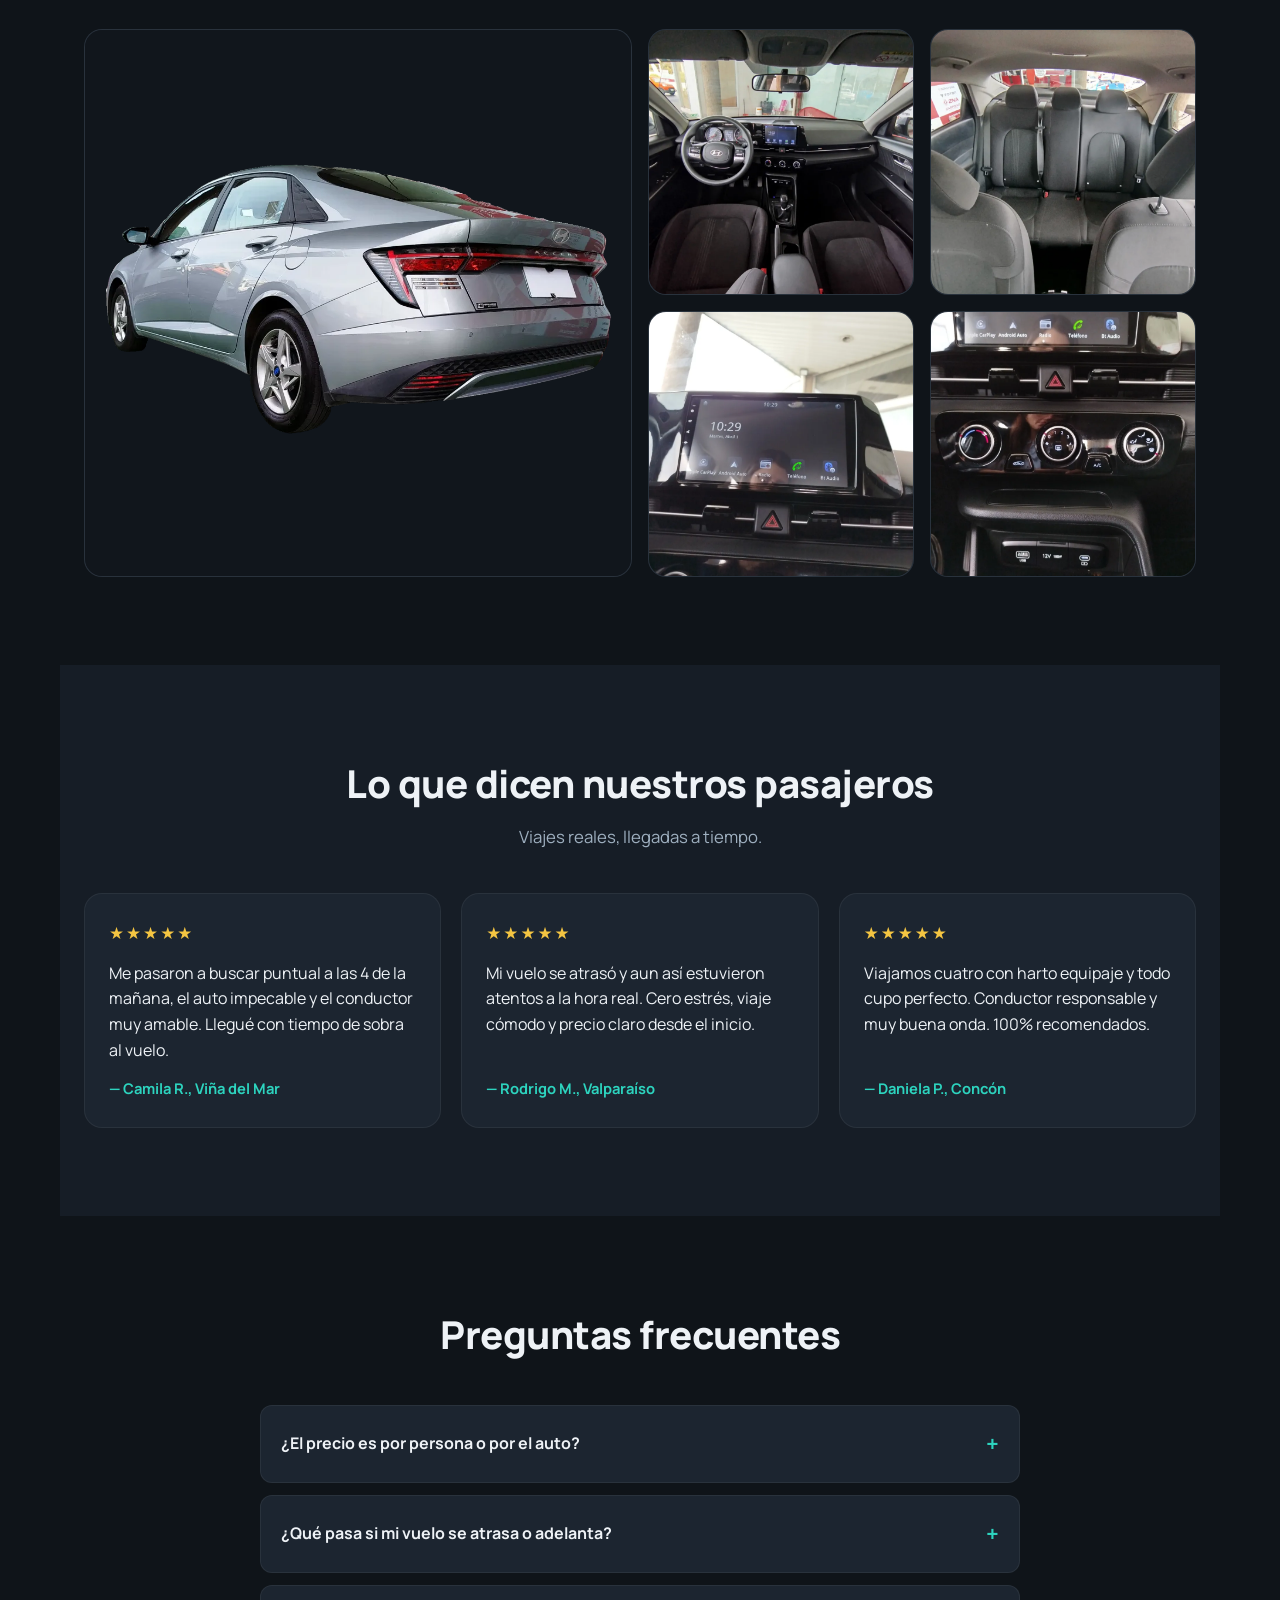
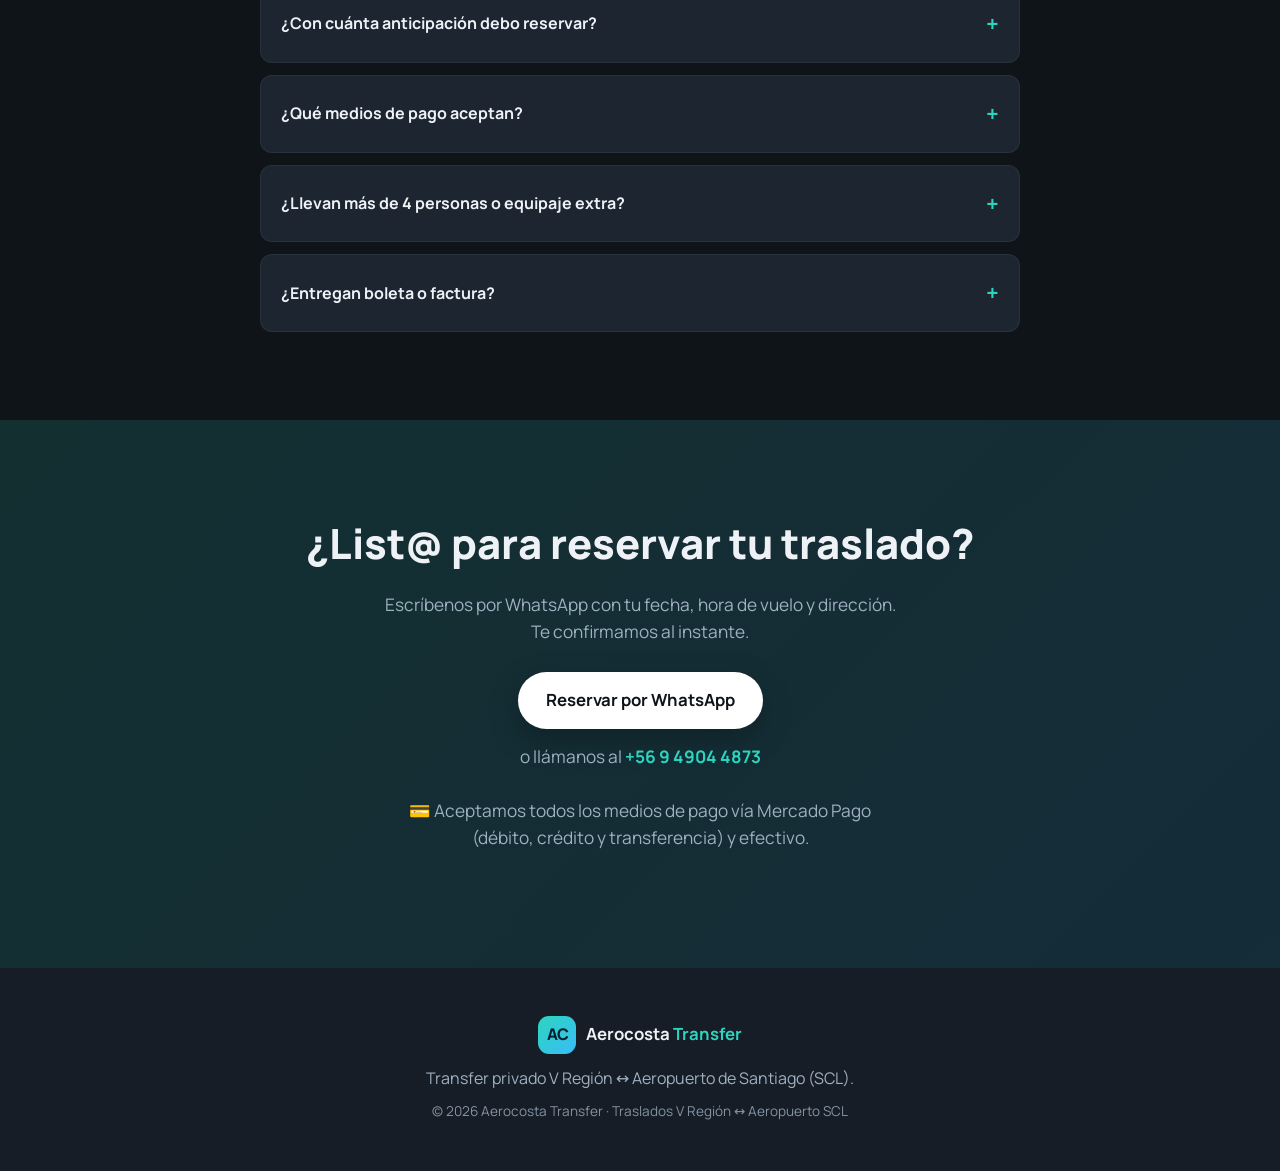
==== commit 6671792e: "Hero: usar imagen de catálogo del Hyundai Accent (plata) Las fotos reales del auto traían papeles de" ====
--- a/index.html
+++ b/index.html
@@ -27,7 +27,7 @@
   <meta property="og:url" content="https://aerocostatransfer.cl/" />
   <meta property="og:image" content="https://aerocostatransfer.cl/assets/img/exterior/auto-frente-og.jpg" />
   <meta property="og:image:width" content="1200" />
-  <meta property="og:image:height" content="1200" />
+  <meta property="og:image:height" content="400" />
   <meta name="twitter:card" content="summary_large_image" />
   <meta name="twitter:title" content="Aerocosta Transfer | Traslados al Aeropuerto SCL" />
   <meta name="twitter:description" content="Transfer privado Viña / Valparaíso / Concón → Aeropuerto de Santiago. Desde $100.000." />
@@ -128,7 +128,7 @@
       </ul>
     </div>
     <div class="hero-car">
-      <img src="assets/img/exterior/auto-frente-sinfondo.webp" alt="Vehículo del servicio de traslados, sedán gris" width="1000" height="1000" fetchpriority="high" decoding="async" />
+      <img src="assets/img/exterior/accent-plata.webp" alt="Hyundai Accent gris, vehículo del servicio de traslados al aeropuerto" width="900" height="300" fetchpriority="high" decoding="async" />
     </div>
   </section>
 
